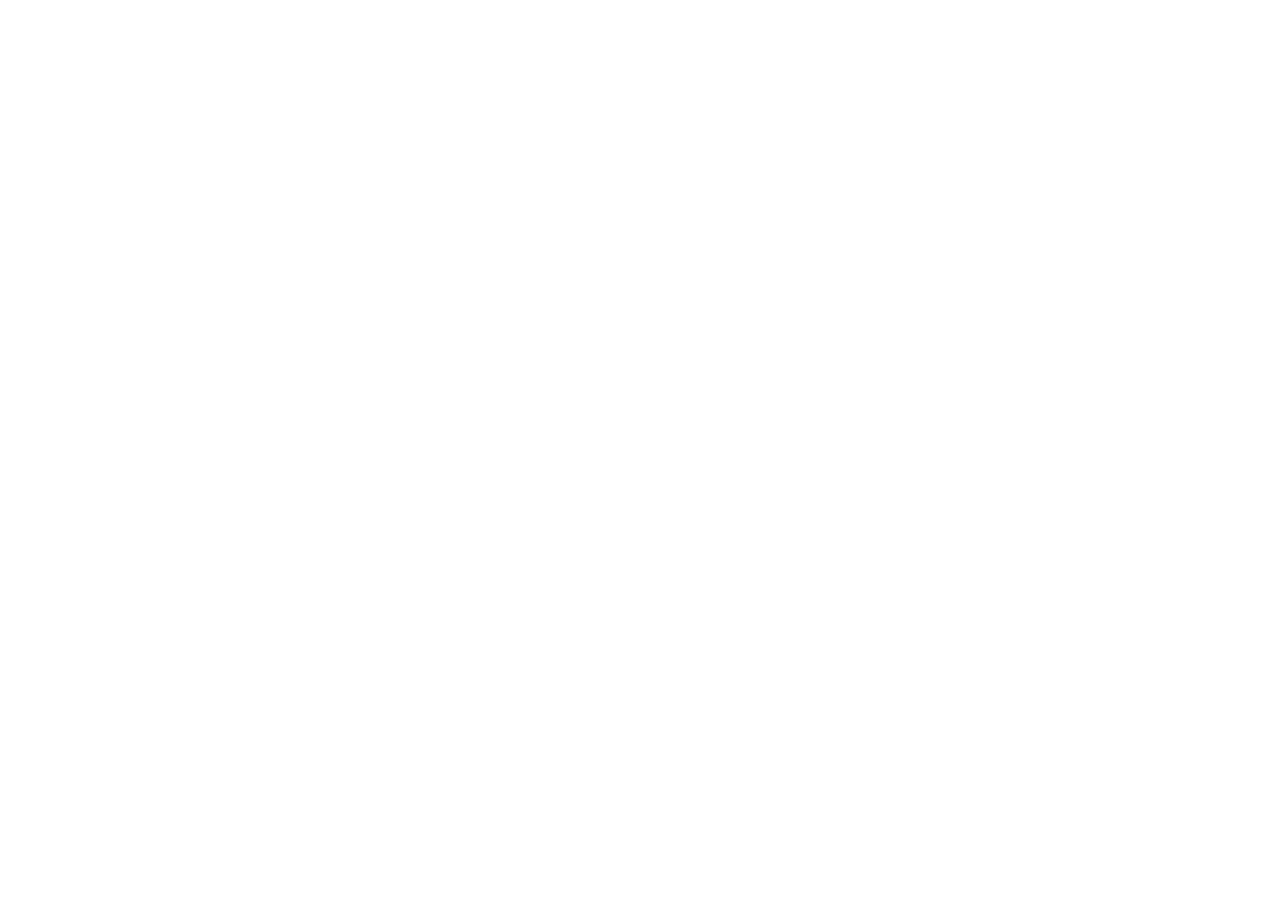
==== index.html @ 19af7c30 "第一次提交" ====
<!DOCTYPE html>
<html lang="zh-CN">

<head>
    <meta charset="UTF-8">
    <meta name="viewport" content="width=device-width, initial-scale=1.0">
    <title>Document</title>
</head>

<body>

</body>

</html>
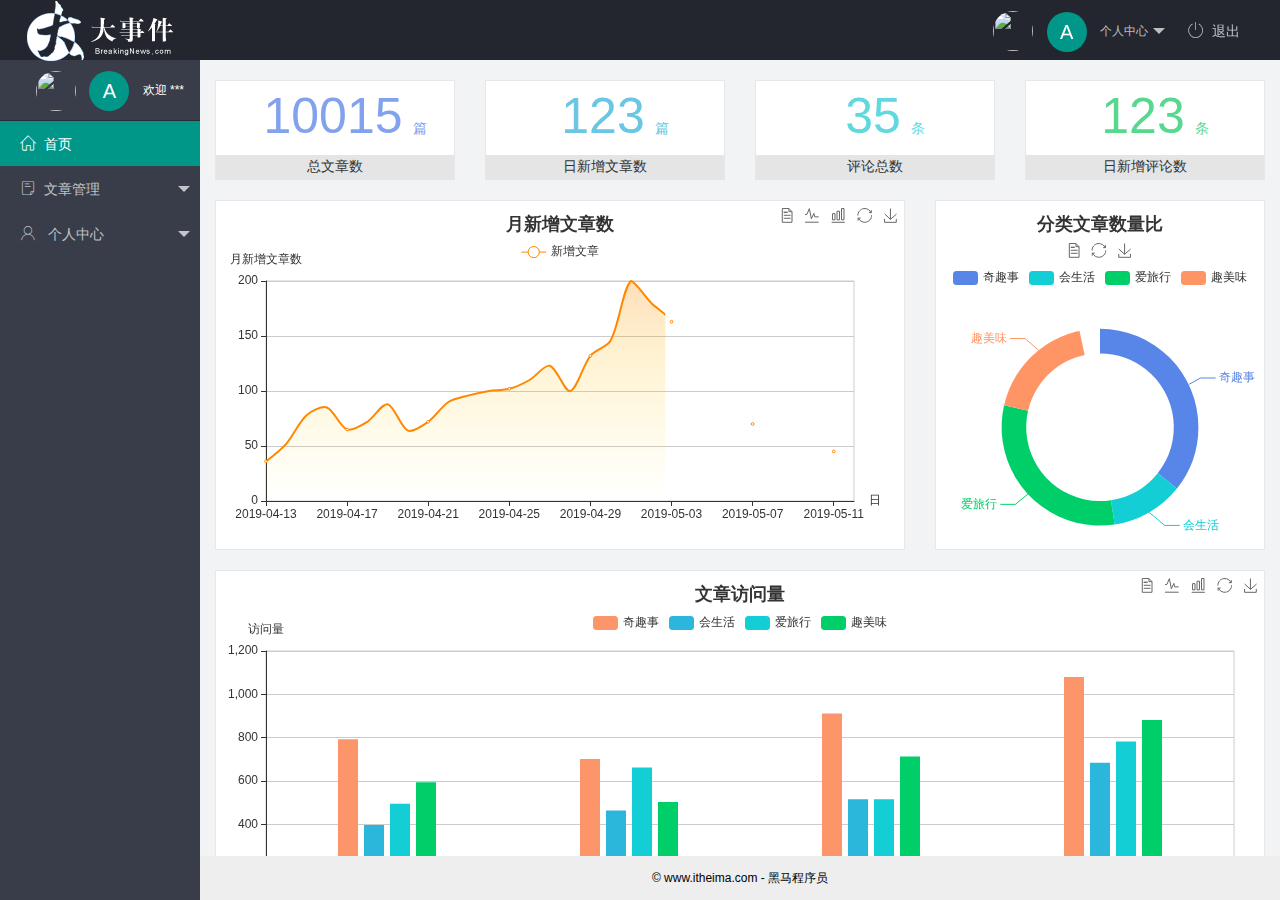
==== commit 0b38b105: "提交index页面" ====
--- a/index.html
+++ b/index.html
@@ -1,14 +1,85 @@
 <!DOCTYPE html>
-<html lang="zh-CN">
+<html>
 
 <head>
-    <meta charset="UTF-8">
-    <meta name="viewport" content="width=device-width, initial-scale=1.0">
-    <title>Document</title>
+    <meta charset="utf-8">
+    <meta name="viewport" content="width=device-width, initial-scale=1, maximum-scale=1">
+    <title>后台主页</title>
+    <link rel="stylesheet" href="./assets/lib/layui/css/layui.css">
+    <link rel="stylesheet" href="./assets/fonts/iconfont.css">
+    <link rel="stylesheet" href="./assets/css/index.css">
 </head>
 
-<body>
+<body class="layui-layout-body">
+    <div class="layui-layout layui-layout-admin">
+        <div class="layui-header">
+            <div class="layui-logo">
+                <img src="./assets/images/logo.png">
+            </div>
+            <!-- 头部区域（可配合layui已有的水平导航） -->
 
+            <ul class="layui-nav layui-layout-right">
+                <li class="layui-nav-item">
+                    <a href="javascript:;" class="userinfo">
+                        <img src="http://t.cn/RCzsdCq" class="layui-nav-img">
+                        <span class="text-avatar">A</span>
+                        个人中心
+                    </a>
+                    <dl class="layui-nav-child">
+                        <dd><a href="">基本资料</a></dd>
+                        <dd><a href="">更换头像</a></dd>
+                        <dd><a href="">重置密码</a></dd>
+                    </dl>
+                </li>
+                <li class="layui-nav-item">
+                    <a href=""><span class="iconfont icon-tuichu"></span>退出</a></li>
+            </ul>
+        </div>
+
+        <div class="layui-side layui-bg-black">
+            <div class="layui-side-scroll">
+                <div class="userinfo">
+                    <img src="http://t.cn/RCzsdCq" class="layui-nav-img" />
+                    <span class="text-avatar">A</span>
+                    <span id="welcome">欢迎 ***</span>
+                </div>
+                <!-- 左侧导航区域（可配合layui已有的垂直导航） -->
+                <ul class="layui-nav layui-nav-tree" lay-shrink="all">
+                    <li class="layui-nav-item layui-this">
+                        <a href="./home/dashboard.html" target="fm"><span class="iconfont icon-home"></span>首页</a>
+                    </li>
+                    <li class="layui-nav-item ">
+                        <a class="" href="javascript:;"><span class="iconfont icon-16"></span>文章管理</a>
+                        <dl class="layui-nav-child">
+                            <dd><a href="javascript:;"><i class="layui-icon layui-icon-app"></i>文章类别</a></dd>
+                            <dd><a href="javascript:;"><i class="layui-icon layui-icon-app"></i>文章列表</a></dd>
+                            <dd><a href="javascript:;"><i class="layui-icon layui-icon-app"></i>发布文章</a></dd>
+
+                        </dl>
+                    </li>
+                    <li class="layui-nav-item">
+                        <a href="javascript:;"><span class="iconfont icon-user"></span> 个人中心</a>
+                        <dl class="layui-nav-child">
+                            <dd><a href="javascript:;"><i class="layui-icon layui-icon-app"></i>基本资料</a></dd>
+                            <dd><a href="javascript:;"><i class="layui-icon layui-icon-app"></i>更换头像</a></dd>
+                            <dd><a href="javascript:;"><i class="layui-icon layui-icon-app"></i>重置密码</a></dd>
+                        </dl>
+                    </li>
+                </ul>
+            </div>
+        </div>
+
+        <div class="layui-body">
+            <!-- 内容主体区域 -->
+            <iframe name="fm" src="/home/dashboard.html" frameborder="0"></iframe>
+        </div>
+
+        <div class="layui-footer">
+            <!-- 底部固定区域 -->
+            © www.itheima.com - 黑马程序员
+        </div>
+    </div>
+    <script src="./assets/lib/layui/layui.all.js"></script>
 </body>
 
 </html>--- a/assets/lib/layui/css/layui.css
+++ b/assets/lib/layui/css/layui.css
@@ -0,0 +1,2 @@
+/** layui-v2.5.5 MIT License By https://www.layui.com */
+ .layui-inline,img{display:inline-block;vertical-align:middle}h1,h2,h3,h4,h5,h6{font-weight:400}.layui-edge,.layui-header,.layui-inline,.layui-main{position:relative}.layui-body,.layui-edge,.layui-elip{overflow:hidden}.layui-btn,.layui-edge,.layui-inline,img{vertical-align:middle}.layui-btn,.layui-disabled,.layui-icon,.layui-unselect{-moz-user-select:none;-webkit-user-select:none;-ms-user-select:none}.layui-elip,.layui-form-checkbox span,.layui-form-pane .layui-form-label{text-overflow:ellipsis;white-space:nowrap}.layui-breadcrumb,.layui-tree-btnGroup{visibility:hidden}blockquote,body,button,dd,div,dl,dt,form,h1,h2,h3,h4,h5,h6,input,li,ol,p,pre,td,textarea,th,ul{margin:0;padding:0;-webkit-tap-highlight-color:rgba(0,0,0,0)}a:active,a:hover{outline:0}img{border:none}li{list-style:none}table{border-collapse:collapse;border-spacing:0}h4,h5,h6{font-size:100%}button,input,optgroup,option,select,textarea{font-family:inherit;font-size:inherit;font-style:inherit;font-weight:inherit;outline:0}pre{white-space:pre-wrap;white-space:-moz-pre-wrap;white-space:-pre-wrap;white-space:-o-pre-wrap;word-wrap:break-word}body{line-height:24px;font:14px Helvetica Neue,Helvetica,PingFang SC,Tahoma,Arial,sans-serif}hr{height:1px;margin:10px 0;border:0;clear:both}a{color:#333;text-decoration:none}a:hover{color:#777}a cite{font-style:normal;*cursor:pointer}.layui-border-box,.layui-border-box *{box-sizing:border-box}.layui-box,.layui-box *{box-sizing:content-box}.layui-clear{clear:both;*zoom:1}.layui-clear:after{content:'\20';clear:both;*zoom:1;display:block;height:0}.layui-inline{*display:inline;*zoom:1}.layui-edge{display:inline-block;width:0;height:0;border-width:6px;border-style:dashed;border-color:transparent}.layui-edge-top{top:-4px;border-bottom-color:#999;border-bottom-style:solid}.layui-edge-right{border-left-color:#999;border-left-style:solid}.layui-edge-bottom{top:2px;border-top-color:#999;border-top-style:solid}.layui-edge-left{border-right-color:#999;border-right-style:solid}.layui-disabled,.layui-disabled:hover{color:#d2d2d2!important;cursor:not-allowed!important}.layui-circle{border-radius:100%}.layui-show{display:block!important}.layui-hide{display:none!important}@font-face{font-family:layui-icon;src:url(../font/iconfont.eot?v=250);src:url(../font/iconfont.eot?v=250#iefix) format('embedded-opentype'),url(../font/iconfont.woff2?v=250) format('woff2'),url(../font/iconfont.woff?v=250) format('woff'),url(../font/iconfont.ttf?v=250) format('truetype'),url(../font/iconfont.svg?v=250#layui-icon) format('svg')}.layui-icon{font-family:layui-icon!important;font-size:16px;font-style:normal;-webkit-font-smoothing:antialiased;-moz-osx-font-smoothing:grayscale}.layui-icon-reply-fill:before{content:"\e611"}.layui-icon-set-fill:before{content:"\e614"}.layui-icon-menu-fill:before{content:"\e60f"}.layui-icon-search:before{content:"\e615"}.layui-icon-share:before{content:"\e641"}.layui-icon-set-sm:before{content:"\e620"}.layui-icon-engine:before{content:"\e628"}.layui-icon-close:before{content:"\1006"}.layui-icon-close-fill:before{content:"\1007"}.layui-icon-chart-screen:before{content:"\e629"}.layui-icon-star:before{content:"\e600"}.layui-icon-circle-dot:before{content:"\e617"}.layui-icon-chat:before{content:"\e606"}.layui-icon-release:before{content:"\e609"}.layui-icon-list:before{content:"\e60a"}.layui-icon-chart:before{content:"\e62c"}.layui-icon-ok-circle:before{content:"\1005"}.layui-icon-layim-theme:before{content:"\e61b"}.layui-icon-table:before{content:"\e62d"}.layui-icon-right:before{content:"\e602"}.layui-icon-left:before{content:"\e603"}.layui-icon-cart-simple:before{content:"\e698"}.layui-icon-face-cry:before{content:"\e69c"}.layui-icon-face-smile:before{content:"\e6af"}.layui-icon-survey:before{content:"\e6b2"}.layui-icon-tree:before{content:"\e62e"}.layui-icon-upload-circle:before{content:"\e62f"}.layui-icon-add-circle:before{content:"\e61f"}.layui-icon-download-circle:before{content:"\e601"}.layui-icon-templeate-1:before{content:"\e630"}.layui-icon-util:before{content:"\e631"}.layui-icon-face-surprised:before{content:"\e664"}.layui-icon-edit:before{content:"\e642"}.layui-icon-speaker:before{content:"\e645"}.layui-icon-down:before{content:"\e61a"}.layui-icon-file:before{content:"\e621"}.layui-icon-layouts:before{content:"\e632"}.layui-icon-rate-half:before{content:"\e6c9"}.layui-icon-add-circle-fine:before{content:"\e608"}.layui-icon-prev-circle:before{content:"\e633"}.layui-icon-read:before{content:"\e705"}.layui-icon-404:before{content:"\e61c"}.layui-icon-carousel:before{content:"\e634"}.layui-icon-help:before{content:"\e607"}.layui-icon-code-circle:before{content:"\e635"}.layui-icon-water:before{content:"\e636"}.layui-icon-username:before{content:"\e66f"}.layui-icon-find-fill:before{content:"\e670"}.layui-icon-about:before{content:"\e60b"}.layui-icon-location:before{content:"\e715"}.layui-icon-up:before{content:"\e619"}.layui-icon-pause:before{content:"\e651"}.layui-icon-date:before{content:"\e637"}.layui-icon-layim-uploadfile:before{content:"\e61d"}.layui-icon-delete:before{content:"\e640"}.layui-icon-play:before{content:"\e652"}.layui-icon-top:before{content:"\e604"}.layui-icon-friends:before{content:"\e612"}.layui-icon-refresh-3:before{content:"\e9aa"}.layui-icon-ok:before{content:"\e605"}.layui-icon-layer:before{content:"\e638"}.layui-icon-face-smile-fine:before{content:"\e60c"}.layui-icon-dollar:before{content:"\e659"}.layui-icon-group:before{content:"\e613"}.layui-icon-layim-download:before{content:"\e61e"}.layui-icon-picture-fine:before{content:"\e60d"}.layui-icon-link:before{content:"\e64c"}.layui-icon-diamond:before{content:"\e735"}.layui-icon-log:before{content:"\e60e"}.layui-icon-rate-solid:before{content:"\e67a"}.layui-icon-fonts-del:before{content:"\e64f"}.layui-icon-unlink:before{content:"\e64d"}.layui-icon-fonts-clear:before{content:"\e639"}.layui-icon-triangle-r:before{content:"\e623"}.layui-icon-circle:before{content:"\e63f"}.layui-icon-radio:before{content:"\e643"}.layui-icon-align-center:before{content:"\e647"}.layui-icon-align-right:before{content:"\e648"}.layui-icon-align-left:before{content:"\e649"}.layui-icon-loading-1:before{content:"\e63e"}.layui-icon-return:before{content:"\e65c"}.layui-icon-fonts-strong:before{content:"\e62b"}.layui-icon-upload:before{content:"\e67c"}.layui-icon-dialogue:before{content:"\e63a"}.layui-icon-video:before{content:"\e6ed"}.layui-icon-headset:before{content:"\e6fc"}.layui-icon-cellphone-fine:before{content:"\e63b"}.layui-icon-add-1:before{content:"\e654"}.layui-icon-face-smile-b:before{content:"\e650"}.layui-icon-fonts-html:before{content:"\e64b"}.layui-icon-form:before{content:"\e63c"}.layui-icon-cart:before{content:"\e657"}.layui-icon-camera-fill:before{content:"\e65d"}.layui-icon-tabs:before{content:"\e62a"}.layui-icon-fonts-code:before{content:"\e64e"}.layui-icon-fire:before{content:"\e756"}.layui-icon-set:before{content:"\e716"}.layui-icon-fonts-u:before{content:"\e646"}.layui-icon-triangle-d:before{content:"\e625"}.layui-icon-tips:before{content:"\e702"}.layui-icon-picture:before{content:"\e64a"}.layui-icon-more-vertical:before{content:"\e671"}.layui-icon-flag:before{content:"\e66c"}.layui-icon-loading:before{content:"\e63d"}.layui-icon-fonts-i:before{content:"\e644"}.layui-icon-refresh-1:before{content:"\e666"}.layui-icon-rmb:before{content:"\e65e"}.layui-icon-home:before{content:"\e68e"}.layui-icon-user:before{content:"\e770"}.layui-icon-notice:before{content:"\e667"}.layui-icon-login-weibo:before{content:"\e675"}.layui-icon-voice:before{content:"\e688"}.layui-icon-upload-drag:before{content:"\e681"}.layui-icon-login-qq:before{content:"\e676"}.layui-icon-snowflake:before{content:"\e6b1"}.layui-icon-file-b:before{content:"\e655"}.layui-icon-template:before{content:"\e663"}.layui-icon-auz:before{content:"\e672"}.layui-icon-console:before{content:"\e665"}.layui-icon-app:before{content:"\e653"}.layui-icon-prev:before{content:"\e65a"}.layui-icon-website:before{content:"\e7ae"}.layui-icon-next:before{content:"\e65b"}.layui-icon-component:before{content:"\e857"}.layui-icon-more:before{content:"\e65f"}.layui-icon-login-wechat:before{content:"\e677"}.layui-icon-shrink-right:before{content:"\e668"}.layui-icon-spread-left:before{content:"\e66b"}.layui-icon-camera:before{content:"\e660"}.layui-icon-note:before{content:"\e66e"}.layui-icon-refresh:before{content:"\e669"}.layui-icon-female:before{content:"\e661"}.layui-icon-male:before{content:"\e662"}.layui-icon-password:before{content:"\e673"}.layui-icon-senior:before{content:"\e674"}.layui-icon-theme:before{content:"\e66a"}.layui-icon-tread:before{content:"\e6c5"}.layui-icon-praise:before{content:"\e6c6"}.layui-icon-star-fill:before{content:"\e658"}.layui-icon-rate:before{content:"\e67b"}.layui-icon-template-1:before{content:"\e656"}.layui-icon-vercode:before{content:"\e679"}.layui-icon-cellphone:before{content:"\e678"}.layui-icon-screen-full:before{content:"\e622"}.layui-icon-screen-restore:before{content:"\e758"}.layui-icon-cols:before{content:"\e610"}.layui-icon-export:before{content:"\e67d"}.layui-icon-print:before{content:"\e66d"}.layui-icon-slider:before{content:"\e714"}.layui-icon-addition:before{content:"\e624"}.layui-icon-subtraction:before{content:"\e67e"}.layui-icon-service:before{content:"\e626"}.layui-icon-transfer:before{content:"\e691"}.layui-main{width:1140px;margin:0 auto}.layui-header{z-index:1000;height:60px}.layui-header a:hover{transition:all .5s;-webkit-transition:all .5s}.layui-side{position:fixed;left:0;top:0;bottom:0;z-index:999;width:200px;overflow-x:hidden}.layui-side-scroll{position:relative;width:220px;height:100%;overflow-x:hidden}.layui-body{position:absolute;left:200px;right:0;top:0;bottom:0;z-index:998;width:auto;overflow-y:auto;box-sizing:border-box}.layui-layout-body{overflow:hidden}.layui-layout-admin .layui-header{background-color:#23262E}.layui-layout-admin .layui-side{top:60px;width:200px;overflow-x:hidden}.layui-layout-admin .layui-body{position:fixed;top:60px;bottom:44px}.layui-layout-admin .layui-main{width:auto;margin:0 15px}.layui-layout-admin .layui-footer{position:fixed;left:200px;right:0;bottom:0;height:44px;line-height:44px;padding:0 15px;background-color:#eee}.layui-layout-admin .layui-logo{position:absolute;left:0;top:0;width:200px;height:100%;line-height:60px;text-align:center;color:#009688;font-size:16px}.layui-layout-admin .layui-header .layui-nav{background:0 0}.layui-layout-left{position:absolute!important;left:200px;top:0}.layui-layout-right{position:absolute!important;right:0;top:0}.layui-container{position:relative;margin:0 auto;padding:0 15px;box-sizing:border-box}.layui-fluid{position:relative;margin:0 auto;padding:0 15px}.layui-row:after,.layui-row:before{content:'';display:block;clear:both}.layui-col-lg1,.layui-col-lg10,.layui-col-lg11,.layui-col-lg12,.layui-col-lg2,.layui-col-lg3,.layui-col-lg4,.layui-col-lg5,.layui-col-lg6,.layui-col-lg7,.layui-col-lg8,.layui-col-lg9,.layui-col-md1,.layui-col-md10,.layui-col-md11,.layui-col-md12,.layui-col-md2,.layui-col-md3,.layui-col-md4,.layui-col-md5,.layui-col-md6,.layui-col-md7,.layui-col-md8,.layui-col-md9,.layui-col-sm1,.layui-col-sm10,.layui-col-sm11,.layui-col-sm12,.layui-col-sm2,.layui-col-sm3,.layui-col-sm4,.layui-col-sm5,.layui-col-sm6,.layui-col-sm7,.layui-col-sm8,.layui-col-sm9,.layui-col-xs1,.layui-col-xs10,.layui-col-xs11,.layui-col-xs12,.layui-col-xs2,.layui-col-xs3,.layui-col-xs4,.layui-col-xs5,.layui-col-xs6,.layui-col-xs7,.layui-col-xs8,.layui-col-xs9{position:relative;display:block;box-sizing:border-box}.layui-col-xs1,.layui-col-xs10,.layui-col-xs11,.layui-col-xs12,.layui-col-xs2,.layui-col-xs3,.layui-col-xs4,.layui-col-xs5,.layui-col-xs6,.layui-col-xs7,.layui-col-xs8,.layui-col-xs9{float:left}.layui-col-xs1{width:8.33333333%}.layui-col-xs2{width:16.66666667%}.layui-col-xs3{width:25%}.layui-col-xs4{width:33.33333333%}.layui-col-xs5{width:41.66666667%}.layui-col-xs6{width:50%}.layui-col-xs7{width:58.33333333%}.layui-col-xs8{width:66.66666667%}.layui-col-xs9{width:75%}.layui-col-xs10{width:83.33333333%}.layui-col-xs11{width:91.66666667%}.layui-col-xs12{width:100%}.layui-col-xs-offset1{margin-left:8.33333333%}.layui-col-xs-offset2{margin-left:16.66666667%}.layui-col-xs-offset3{margin-left:25%}.layui-col-xs-offset4{margin-left:33.33333333%}.layui-col-xs-offset5{margin-left:41.66666667%}.layui-col-xs-offset6{margin-left:50%}.layui-col-xs-offset7{margin-left:58.33333333%}.layui-col-xs-offset8{margin-left:66.66666667%}.layui-col-xs-offset9{margin-left:75%}.layui-col-xs-offset10{margin-left:83.33333333%}.layui-col-xs-offset11{margin-left:91.66666667%}.layui-col-xs-offset12{margin-left:100%}@media screen and (max-width:768px){.layui-hide-xs{display:none!important}.layui-show-xs-block{display:block!important}.layui-show-xs-inline{display:inline!important}.layui-show-xs-inline-block{display:inline-block!important}}@media screen and (min-width:768px){.layui-container{width:750px}.layui-hide-sm{display:none!important}.layui-show-sm-block{display:block!important}.layui-show-sm-inline{display:inline!important}.layui-show-sm-inline-block{display:inline-block!important}.layui-col-sm1,.layui-col-sm10,.layui-col-sm11,.layui-col-sm12,.layui-col-sm2,.layui-col-sm3,.layui-col-sm4,.layui-col-sm5,.layui-col-sm6,.layui-col-sm7,.layui-col-sm8,.layui-col-sm9{float:left}.layui-col-sm1{width:8.33333333%}.layui-col-sm2{width:16.66666667%}.layui-col-sm3{width:25%}.layui-col-sm4{width:33.33333333%}.layui-col-sm5{width:41.66666667%}.layui-col-sm6{width:50%}.layui-col-sm7{width:58.33333333%}.layui-col-sm8{width:66.66666667%}.layui-col-sm9{width:75%}.layui-col-sm10{width:83.33333333%}.layui-col-sm11{width:91.66666667%}.layui-col-sm12{width:100%}.layui-col-sm-offset1{margin-left:8.33333333%}.layui-col-sm-offset2{margin-left:16.66666667%}.layui-col-sm-offset3{margin-left:25%}.layui-col-sm-offset4{margin-left:33.33333333%}.layui-col-sm-offset5{margin-left:41.66666667%}.layui-col-sm-offset6{margin-left:50%}.layui-col-sm-offset7{margin-left:58.33333333%}.layui-col-sm-offset8{margin-left:66.66666667%}.layui-col-sm-offset9{margin-left:75%}.layui-col-sm-offset10{margin-left:83.33333333%}.layui-col-sm-offset11{margin-left:91.66666667%}.layui-col-sm-offset12{margin-left:100%}}@media screen and (min-width:992px){.layui-container{width:970px}.layui-hide-md{display:none!important}.layui-show-md-block{display:block!important}.layui-show-md-inline{display:inline!important}.layui-show-md-inline-block{display:inline-block!important}.layui-col-md1,.layui-col-md10,.layui-col-md11,.layui-col-md12,.layui-col-md2,.layui-col-md3,.layui-col-md4,.layui-col-md5,.layui-col-md6,.layui-col-md7,.layui-col-md8,.layui-col-md9{float:left}.layui-col-md1{width:8.33333333%}.layui-col-md2{width:16.66666667%}.layui-col-md3{width:25%}.layui-col-md4{width:33.33333333%}.layui-col-md5{width:41.66666667%}.layui-col-md6{width:50%}.layui-col-md7{width:58.33333333%}.layui-col-md8{width:66.66666667%}.layui-col-md9{width:75%}.layui-col-md10{width:83.33333333%}.layui-col-md11{width:91.66666667%}.layui-col-md12{width:100%}.layui-col-md-offset1{margin-left:8.33333333%}.layui-col-md-offset2{margin-left:16.66666667%}.layui-col-md-offset3{margin-left:25%}.layui-col-md-offset4{margin-left:33.33333333%}.layui-col-md-offset5{margin-left:41.66666667%}.layui-col-md-offset6{margin-left:50%}.layui-col-md-offset7{margin-left:58.33333333%}.layui-col-md-offset8{margin-left:66.66666667%}.layui-col-md-offset9{margin-left:75%}.layui-col-md-offset10{margin-left:83.33333333%}.layui-col-md-offset11{margin-left:91.66666667%}.layui-col-md-offset12{margin-left:100%}}@media screen and (min-width:1200px){.layui-container{width:1170px}.layui-hide-lg{display:none!important}.layui-show-lg-block{display:block!important}.layui-show-lg-inline{display:inline!important}.layui-show-lg-inline-block{display:inline-block!important}.layui-col-lg1,.layui-col-lg10,.layui-col-lg11,.layui-col-lg12,.layui-col-lg2,.layui-col-lg3,.layui-col-lg4,.layui-col-lg5,.layui-col-lg6,.layui-col-lg7,.layui-col-lg8,.layui-col-lg9{float:left}.layui-col-lg1{width:8.33333333%}.layui-col-lg2{width:16.66666667%}.layui-col-lg3{width:25%}.layui-col-lg4{width:33.33333333%}.layui-col-lg5{width:41.66666667%}.layui-col-lg6{width:50%}.layui-col-lg7{width:58.33333333%}.layui-col-lg8{width:66.66666667%}.layui-col-lg9{width:75%}.layui-col-lg10{width:83.33333333%}.layui-col-lg11{width:91.66666667%}.layui-col-lg12{width:100%}.layui-col-lg-offset1{margin-left:8.33333333%}.layui-col-lg-offset2{margin-left:16.66666667%}.layui-col-lg-offset3{margin-left:25%}.layui-col-lg-offset4{margin-left:33.33333333%}.layui-col-lg-offset5{margin-left:41.66666667%}.layui-col-lg-offset6{margin-left:50%}.layui-col-lg-offset7{margin-left:58.33333333%}.layui-col-lg-offset8{margin-left:66.66666667%}.layui-col-lg-offset9{margin-left:75%}.layui-col-lg-offset10{margin-left:83.33333333%}.layui-col-lg-offset11{margin-left:91.66666667%}.layui-col-lg-offset12{margin-left:100%}}.layui-col-space1{margin:-.5px}.layui-col-space1>*{padding:.5px}.layui-col-space3{margin:-1.5px}.layui-col-space3>*{padding:1.5px}.layui-col-space5{margin:-2.5px}.layui-col-space5>*{padding:2.5px}.layui-col-space8{margin:-3.5px}.layui-col-space8>*{padding:3.5px}.layui-col-space10{margin:-5px}.layui-col-space10>*{padding:5px}.layui-col-space12{margin:-6px}.layui-col-space12>*{padding:6px}.layui-col-space15{margin:-7.5px}.layui-col-space15>*{padding:7.5px}.layui-col-space18{margin:-9px}.layui-col-space18>*{padding:9px}.layui-col-space20{margin:-10px}.layui-col-space20>*{padding:10px}.layui-col-space22{margin:-11px}.layui-col-space22>*{padding:11px}.layui-col-space25{margin:-12.5px}.layui-col-space25>*{padding:12.5px}.layui-col-space30{margin:-15px}.layui-col-space30>*{padding:15px}.layui-btn,.layui-input,.layui-select,.layui-textarea,.layui-upload-button{outline:0;-webkit-appearance:none;transition:all .3s;-webkit-transition:all .3s;box-sizing:border-box}.layui-elem-quote{margin-bottom:10px;padding:15px;line-height:22px;border-left:5px solid #009688;border-radius:0 2px 2px 0;background-color:#f2f2f2}.layui-quote-nm{border-style:solid;border-width:1px 1px 1px 5px;background:0 0}.layui-elem-field{margin-bottom:10px;padding:0;border-width:1px;border-style:solid}.layui-elem-field legend{margin-left:20px;padding:0 10px;font-size:20px;font-weight:300}.layui-field-title{margin:10px 0 20px;border-width:1px 0 0}.layui-field-box{padding:10px 15px}.layui-field-title .layui-field-box{padding:10px 0}.layui-progress{position:relative;height:6px;border-radius:20px;background-color:#e2e2e2}.layui-progress-bar{position:absolute;left:0;top:0;width:0;max-width:100%;height:6px;border-radius:20px;text-align:right;background-color:#5FB878;transition:all .3s;-webkit-transition:all .3s}.layui-progress-big,.layui-progress-big .layui-progress-bar{height:18px;line-height:18px}.layui-progress-text{position:relative;top:-20px;line-height:18px;font-size:12px;color:#666}.layui-progress-big .layui-progress-text{position:static;padding:0 10px;color:#fff}.layui-collapse{border-width:1px;border-style:solid;border-radius:2px}.layui-colla-content,.layui-colla-item{border-top-width:1px;border-top-style:solid}.layui-colla-item:first-child{border-top:none}.layui-colla-title{position:relative;height:42px;line-height:42px;padding:0 15px 0 35px;color:#333;background-color:#f2f2f2;cursor:pointer;font-size:14px;overflow:hidden}.layui-colla-content{display:none;padding:10px 15px;line-height:22px;color:#666}.layui-colla-icon{position:absolute;left:15px;top:0;font-size:14px}.layui-card{margin-bottom:15px;border-radius:2px;background-color:#fff;box-shadow:0 1px 2px 0 rgba(0,0,0,.05)}.layui-card:last-child{margin-bottom:0}.layui-card-header{position:relative;height:42px;line-height:42px;padding:0 15px;border-bottom:1px solid #f6f6f6;color:#333;border-radius:2px 2px 0 0;font-size:14px}.layui-bg-black,.layui-bg-blue,.layui-bg-cyan,.layui-bg-green,.layui-bg-orange,.layui-bg-red{color:#fff!important}.layui-card-body{position:relative;padding:10px 15px;line-height:24px}.layui-card-body[pad15]{padding:15px}.layui-card-body[pad20]{padding:20px}.layui-card-body .layui-table{margin:5px 0}.layui-card .layui-tab{margin:0}.layui-panel-window{position:relative;padding:15px;border-radius:0;border-top:5px solid #E6E6E6;background-color:#fff}.layui-auxiliar-moving{position:fixed;left:0;right:0;top:0;bottom:0;width:100%;height:100%;background:0 0;z-index:9999999999}.layui-form-label,.layui-form-mid,.layui-form-select,.layui-input-block,.layui-input-inline,.layui-textarea{position:relative}.layui-bg-red{background-color:#FF5722!important}.layui-bg-orange{background-color:#FFB800!important}.layui-bg-green{background-color:#009688!important}.layui-bg-cyan{background-color:#2F4056!important}.layui-bg-blue{background-color:#1E9FFF!important}.layui-bg-black{background-color:#393D49!important}.layui-bg-gray{background-color:#eee!important;color:#666!important}.layui-badge-rim,.layui-colla-content,.layui-colla-item,.layui-collapse,.layui-elem-field,.layui-form-pane .layui-form-item[pane],.layui-form-pane .layui-form-label,.layui-input,.layui-layedit,.layui-layedit-tool,.layui-quote-nm,.layui-select,.layui-tab-bar,.layui-tab-card,.layui-tab-title,.layui-tab-title .layui-this:after,.layui-textarea{border-color:#e6e6e6}.layui-timeline-item:before,hr{background-color:#e6e6e6}.layui-text{line-height:22px;font-size:14px;color:#666}.layui-text h1,.layui-text h2,.layui-text h3{font-weight:500;color:#333}.layui-text h1{font-size:30px}.layui-text h2{font-size:24px}.layui-text h3{font-size:18px}.layui-text a:not(.layui-btn){color:#01AAED}.layui-text a:not(.layui-btn):hover{text-decoration:underline}.layui-text ul{padding:5px 0 5px 15px}.layui-text ul li{margin-top:5px;list-style-type:disc}.layui-text em,.layui-word-aux{color:#999!important;padding:0 5px!important}.layui-btn{display:inline-block;height:38px;line-height:38px;padding:0 18px;background-color:#009688;color:#fff;white-space:nowrap;text-align:center;font-size:14px;border:none;border-radius:2px;cursor:pointer}.layui-btn:hover{opacity:.8;filter:alpha(opacity=80);color:#fff}.layui-btn:active{opacity:1;filter:alpha(opacity=100)}.layui-btn+.layui-btn{margin-left:10px}.layui-btn-container{font-size:0}.layui-btn-container .layui-btn{margin-right:10px;margin-bottom:10px}.layui-btn-container .layui-btn+.layui-btn{margin-left:0}.layui-table .layui-btn-container .layui-btn{margin-bottom:9px}.layui-btn-radius{border-radius:100px}.layui-btn .layui-icon{margin-right:3px;font-size:18px;vertical-align:bottom;vertical-align:middle\9}.layui-btn-primary{border:1px solid #C9C9C9;background-color:#fff;color:#555}.layui-btn-primary:hover{border-color:#009688;color:#333}.layui-btn-normal{background-color:#1E9FFF}.layui-btn-warm{background-color:#FFB800}.layui-btn-danger{background-color:#FF5722}.layui-btn-checked{background-color:#5FB878}.layui-btn-disabled,.layui-btn-disabled:active,.layui-btn-disabled:hover{border:1px solid #e6e6e6;background-color:#FBFBFB;color:#C9C9C9;cursor:not-allowed;opacity:1}.layui-btn-lg{height:44px;line-height:44px;padding:0 25px;font-size:16px}.layui-btn-sm{height:30px;line-height:30px;padding:0 10px;font-size:12px}.layui-btn-sm i{font-size:16px!important}.layui-btn-xs{height:22px;line-height:22px;padding:0 5px;font-size:12px}.layui-btn-xs i{font-size:14px!important}.layui-btn-group{display:inline-block;vertical-align:middle;font-size:0}.layui-btn-group .layui-btn{margin-left:0!important;margin-right:0!important;border-left:1px solid rgba(255,255,255,.5);border-radius:0}.layui-btn-group .layui-btn-primary{border-left:none}.layui-btn-group .layui-btn-primary:hover{border-color:#C9C9C9;color:#009688}.layui-btn-group .layui-btn:first-child{border-left:none;border-radius:2px 0 0 2px}.layui-btn-group .layui-btn-primary:first-child{border-left:1px solid #c9c9c9}.layui-btn-group .layui-btn:last-child{border-radius:0 2px 2px 0}.layui-btn-group .layui-btn+.layui-btn{margin-left:0}.layui-btn-group+.layui-btn-group{margin-left:10px}.layui-btn-fluid{width:100%}.layui-input,.layui-select,.layui-textarea{height:38px;line-height:1.3;line-height:38px\9;border-width:1px;border-style:solid;background-color:#fff;border-radius:2px}.layui-input::-webkit-input-placeholder,.layui-select::-webkit-input-placeholder,.layui-textarea::-webkit-input-placeholder{line-height:1.3}.layui-input,.layui-textarea{display:block;width:100%;padding-left:10px}.layui-input:hover,.layui-textarea:hover{border-color:#D2D2D2!important}.layui-input:focus,.layui-textarea:focus{border-color:#C9C9C9!important}.layui-textarea{min-height:100px;height:auto;line-height:20px;padding:6px 10px;resize:vertical}.layui-select{padding:0 10px}.layui-form input[type=checkbox],.layui-form input[type=radio],.layui-form select{display:none}.layui-form [lay-ignore]{display:initial}.layui-form-item{margin-bottom:15px;clear:both;*zoom:1}.layui-form-item:after{content:'\20';clear:both;*zoom:1;display:block;height:0}.layui-form-label{float:left;display:block;padding:9px 15px;width:80px;font-weight:400;line-height:20px;text-align:right}.layui-form-label-col{display:block;float:none;padding:9px 0;line-height:20px;text-align:left}.layui-form-item .layui-inline{margin-bottom:5px;margin-right:10px}.layui-input-block{margin-left:110px;min-height:36px}.layui-input-inline{display:inline-block;vertical-align:middle}.layui-form-item .layui-input-inline{float:left;width:190px;margin-right:10px}.layui-form-text .layui-input-inline{width:auto}.layui-form-mid{float:left;display:block;padding:9px 0!important;line-height:20px;margin-right:10px}.layui-form-danger+.layui-form-select .layui-input,.layui-form-danger:focus{border-color:#FF5722!important}.layui-form-select .layui-input{padding-right:30px;cursor:pointer}.layui-form-select .layui-edge{position:absolute;right:10px;top:50%;margin-top:-3px;cursor:pointer;border-width:6px;border-top-color:#c2c2c2;border-top-style:solid;transition:all .3s;-webkit-transition:all .3s}.layui-form-select dl{display:none;position:absolute;left:0;top:42px;padding:5px 0;z-index:899;min-width:100%;border:1px solid #d2d2d2;max-height:300px;overflow-y:auto;background-color:#fff;border-radius:2px;box-shadow:0 2px 4px rgba(0,0,0,.12);box-sizing:border-box}.layui-form-select dl dd,.layui-form-select dl dt{padding:0 10px;line-height:36px;white-space:nowrap;overflow:hidden;text-overflow:ellipsis}.layui-form-select dl dt{font-size:12px;color:#999}.layui-form-select dl dd{cursor:pointer}.layui-form-select dl dd:hover{background-color:#f2f2f2;-webkit-transition:.5s all;transition:.5s all}.layui-form-select .layui-select-group dd{padding-left:20px}.layui-form-select dl dd.layui-select-tips{padding-left:10px!important;color:#999}.layui-form-select dl dd.layui-this{background-color:#5FB878;color:#fff}.layui-form-checkbox,.layui-form-select dl dd.layui-disabled{background-color:#fff}.layui-form-selected dl{display:block}.layui-form-checkbox,.layui-form-checkbox *,.layui-form-switch{display:inline-block;vertical-align:middle}.layui-form-selected .layui-edge{margin-top:-9px;-webkit-transform:rotate(180deg);transform:rotate(180deg);margin-top:-3px\9}:root .layui-form-selected .layui-edge{margin-top:-9px\0/IE9}.layui-form-selectup dl{top:auto;bottom:42px}.layui-select-none{margin:5px 0;text-align:center;color:#999}.layui-select-disabled .layui-disabled{border-color:#eee!important}.layui-select-disabled .layui-edge{border-top-color:#d2d2d2}.layui-form-checkbox{position:relative;height:30px;line-height:30px;margin-right:10px;padding-right:30px;cursor:pointer;font-size:0;-webkit-transition:.1s linear;transition:.1s linear;box-sizing:border-box}.layui-form-checkbox span{padding:0 10px;height:100%;font-size:14px;border-radius:2px 0 0 2px;background-color:#d2d2d2;color:#fff;overflow:hidden}.layui-form-checkbox:hover span{background-color:#c2c2c2}.layui-form-checkbox i{position:absolute;right:0;top:0;width:30px;height:28px;border:1px solid #d2d2d2;border-left:none;border-radius:0 2px 2px 0;color:#fff;font-size:20px;text-align:center}.layui-form-checkbox:hover i{border-color:#c2c2c2;color:#c2c2c2}.layui-form-checked,.layui-form-checked:hover{border-color:#5FB878}.layui-form-checked span,.layui-form-checked:hover span{background-color:#5FB878}.layui-form-checked i,.layui-form-checked:hover i{color:#5FB878}.layui-form-item .layui-form-checkbox{margin-top:4px}.layui-form-checkbox[lay-skin=primary]{height:auto!important;line-height:normal!important;min-width:18px;min-height:18px;border:none!important;margin-right:0;padding-left:28px;padding-right:0;background:0 0}.layui-form-checkbox[lay-skin=primary] span{padding-left:0;padding-right:15px;line-height:18px;background:0 0;color:#666}.layui-form-checkbox[lay-skin=primary] i{right:auto;left:0;width:16px;height:16px;line-height:16px;border:1px solid #d2d2d2;font-size:12px;border-radius:2px;background-color:#fff;-webkit-transition:.1s linear;transition:.1s linear}.layui-form-checkbox[lay-skin=primary]:hover i{border-color:#5FB878;color:#fff}.layui-form-checked[lay-skin=primary] i{border-color:#5FB878!important;background-color:#5FB878;color:#fff}.layui-checkbox-disbaled[lay-skin=primary] span{background:0 0!important;color:#c2c2c2}.layui-checkbox-disbaled[lay-skin=primary]:hover i{border-color:#d2d2d2}.layui-form-item .layui-form-checkbox[lay-skin=primary]{margin-top:10px}.layui-form-switch{position:relative;height:22px;line-height:22px;min-width:35px;padding:0 5px;margin-top:8px;border:1px solid #d2d2d2;border-radius:20px;cursor:pointer;background-color:#fff;-webkit-transition:.1s linear;transition:.1s linear}.layui-form-switch i{position:absolute;left:5px;top:3px;width:16px;height:16px;border-radius:20px;background-color:#d2d2d2;-webkit-transition:.1s linear;transition:.1s linear}.layui-form-switch em{position:relative;top:0;width:25px;margin-left:21px;padding:0!important;text-align:center!important;color:#999!important;font-style:normal!important;font-size:12px}.layui-form-onswitch{border-color:#5FB878;background-color:#5FB878}.layui-checkbox-disbaled,.layui-checkbox-disbaled i{border-color:#e2e2e2!important}.layui-form-onswitch i{left:100%;margin-left:-21px;background-color:#fff}.layui-form-onswitch em{margin-left:5px;margin-right:21px;color:#fff!important}.layui-checkbox-disbaled span{background-color:#e2e2e2!important}.layui-checkbox-disbaled:hover i{color:#fff!important}[lay-radio]{display:none}.layui-form-radio,.layui-form-radio *{display:inline-block;vertical-align:middle}.layui-form-radio{line-height:28px;margin:6px 10px 0 0;padding-right:10px;cursor:pointer;font-size:0}.layui-form-radio *{font-size:14px}.layui-form-radio>i{margin-right:8px;font-size:22px;color:#c2c2c2}.layui-form-radio>i:hover,.layui-form-radioed>i{color:#5FB878}.layui-radio-disbaled>i{color:#e2e2e2!important}.layui-form-pane .layui-form-label{width:110px;padding:8px 15px;height:38px;line-height:20px;border-width:1px;border-style:solid;border-radius:2px 0 0 2px;text-align:center;background-color:#FBFBFB;overflow:hidden;box-sizing:border-box}.layui-form-pane .layui-input-inline{margin-left:-1px}.layui-form-pane .layui-input-block{margin-left:110px;left:-1px}.layui-form-pane .layui-input{border-radius:0 2px 2px 0}.layui-form-pane .layui-form-text .layui-form-label{float:none;width:100%;border-radius:2px;box-sizing:border-box;text-align:left}.layui-form-pane .layui-form-text .layui-input-inline{display:block;margin:0;top:-1px;clear:both}.layui-form-pane .layui-form-text .layui-input-block{margin:0;left:0;top:-1px}.layui-form-pane .layui-form-text .layui-textarea{min-height:100px;border-radius:0 0 2px 2px}.layui-form-pane .layui-form-checkbox{margin:4px 0 4px 10px}.layui-form-pane .layui-form-radio,.layui-form-pane .layui-form-switch{margin-top:6px;margin-left:10px}.layui-form-pane .layui-form-item[pane]{position:relative;border-width:1px;border-style:solid}.layui-form-pane .layui-form-item[pane] .layui-form-label{position:absolute;left:0;top:0;height:100%;border-width:0 1px 0 0}.layui-form-pane .layui-form-item[pane] .layui-input-inline{margin-left:110px}@media screen and (max-width:450px){.layui-form-item .layui-form-label{text-overflow:ellipsis;overflow:hidden;white-space:nowrap}.layui-form-item .layui-inline{display:block;margin-right:0;margin-bottom:20px;clear:both}.layui-form-item .layui-inline:after{content:'\20';clear:both;display:block;height:0}.layui-form-item .layui-input-inline{display:block;float:none;left:-3px;width:auto;margin:0 0 10px 112px}.layui-form-item .layui-input-inline+.layui-form-mid{margin-left:110px;top:-5px;padding:0}.layui-form-item .layui-form-checkbox{margin-right:5px;margin-bottom:5px}}.layui-layedit{border-width:1px;border-style:solid;border-radius:2px}.layui-layedit-tool{padding:3px 5px;border-bottom-width:1px;border-bottom-style:solid;font-size:0}.layedit-tool-fixed{position:fixed;top:0;border-top:1px solid #e2e2e2}.layui-layedit-tool .layedit-tool-mid,.layui-layedit-tool .layui-icon{display:inline-block;vertical-align:middle;text-align:center;font-size:14px}.layui-layedit-tool .layui-icon{position:relative;width:32px;height:30px;line-height:30px;margin:3px 5px;color:#777;cursor:pointer;border-radius:2px}.layui-layedit-tool .layui-icon:hover{color:#393D49}.layui-layedit-tool .layui-icon:active{color:#000}.layui-layedit-tool .layedit-tool-active{background-color:#e2e2e2;color:#000}.layui-layedit-tool .layui-disabled,.layui-layedit-tool .layui-disabled:hover{color:#d2d2d2;cursor:not-allowed}.layui-layedit-tool .layedit-tool-mid{width:1px;height:18px;margin:0 10px;background-color:#d2d2d2}.layedit-tool-html{width:50px!important;font-size:30px!important}.layedit-tool-b,.layedit-tool-code,.layedit-tool-help{font-size:16px!important}.layedit-tool-d,.layedit-tool-face,.layedit-tool-image,.layedit-tool-unlink{font-size:18px!important}.layedit-tool-image input{position:absolute;font-size:0;left:0;top:0;width:100%;height:100%;opacity:.01;filter:Alpha(opacity=1);cursor:pointer}.layui-layedit-iframe iframe{display:block;width:100%}#LAY_layedit_code{overflow:hidden}.layui-laypage{display:inline-block;*display:inline;*zoom:1;vertical-align:middle;margin:10px 0;font-size:0}.layui-laypage>a:first-child,.layui-laypage>a:first-child em{border-radius:2px 0 0 2px}.layui-laypage>a:last-child,.layui-laypage>a:last-child em{border-radius:0 2px 2px 0}.layui-laypage>:first-child{margin-left:0!important}.layui-laypage>:last-child{margin-right:0!important}.layui-laypage a,.layui-laypage button,.layui-laypage input,.layui-laypage select,.layui-laypage span{border:1px solid #e2e2e2}.layui-laypage a,.layui-laypage span{display:inline-block;*display:inline;*zoom:1;vertical-align:middle;padding:0 15px;height:28px;line-height:28px;margin:0 -1px 5px 0;background-color:#fff;color:#333;font-size:12px}.layui-flow-more a *,.layui-laypage input,.layui-table-view select[lay-ignore]{display:inline-block}.layui-laypage a:hover{color:#009688}.layui-laypage em{font-style:normal}.layui-laypage .layui-laypage-spr{color:#999;font-weight:700}.layui-laypage a{text-decoration:none}.layui-laypage .layui-laypage-curr{position:relative}.layui-laypage .layui-laypage-curr em{position:relative;color:#fff}.layui-laypage .layui-laypage-curr .layui-laypage-em{position:absolute;left:-1px;top:-1px;padding:1px;width:100%;height:100%;background-color:#009688}.layui-laypage-em{border-radius:2px}.layui-laypage-next em,.layui-laypage-prev em{font-family:Sim sun;font-size:16px}.layui-laypage .layui-laypage-count,.layui-laypage .layui-laypage-limits,.layui-laypage .layui-laypage-refresh,.layui-laypage .layui-laypage-skip{margin-left:10px;margin-right:10px;padding:0;border:none}.layui-laypage .layui-laypage-limits,.layui-laypage .layui-laypage-refresh{vertical-align:top}.layui-laypage .layui-laypage-refresh i{font-size:18px;cursor:pointer}.layui-laypage select{height:22px;padding:3px;border-radius:2px;cursor:pointer}.layui-laypage .layui-laypage-skip{height:30px;line-height:30px;color:#999}.layui-laypage button,.layui-laypage input{height:30px;line-height:30px;border-radius:2px;vertical-align:top;background-color:#fff;box-sizing:border-box}.layui-laypage input{width:40px;margin:0 10px;padding:0 3px;text-align:center}.layui-laypage input:focus,.layui-laypage select:focus{border-color:#009688!important}.layui-laypage button{margin-left:10px;padding:0 10px;cursor:pointer}.layui-table,.layui-table-view{margin:10px 0}.layui-flow-more{margin:10px 0;text-align:center;color:#999;font-size:14px}.layui-flow-more a{height:32px;line-height:32px}.layui-flow-more a *{vertical-align:top}.layui-flow-more a cite{padding:0 20px;border-radius:3px;background-color:#eee;color:#333;font-style:normal}.layui-flow-more a cite:hover{opacity:.8}.layui-flow-more a i{font-size:30px;color:#737383}.layui-table{width:100%;background-color:#fff;color:#666}.layui-table tr{transition:all .3s;-webkit-transition:all .3s}.layui-table th{text-align:left;font-weight:400}.layui-table tbody tr:hover,.layui-table thead tr,.layui-table-click,.layui-table-header,.layui-table-hover,.layui-table-mend,.layui-table-patch,.layui-table-tool,.layui-table-total,.layui-table-total tr,.layui-table[lay-even] tr:nth-child(even){background-color:#f2f2f2}.layui-table td,.layui-table th,.layui-table-col-set,.layui-table-fixed-r,.layui-table-grid-down,.layui-table-header,.layui-table-page,.layui-table-tips-main,.layui-table-tool,.layui-table-total,.layui-table-view,.layui-table[lay-skin=line],.layui-table[lay-skin=row]{border-width:1px;border-style:solid;border-color:#e6e6e6}.layui-table td,.layui-table th{position:relative;padding:9px 15px;min-height:20px;line-height:20px;font-size:14px}.layui-table[lay-skin=line] td,.layui-table[lay-skin=line] th{border-width:0 0 1px}.layui-table[lay-skin=row] td,.layui-table[lay-skin=row] th{border-width:0 1px 0 0}.layui-table[lay-skin=nob] td,.layui-table[lay-skin=nob] th{border:none}.layui-table img{max-width:100px}.layui-table[lay-size=lg] td,.layui-table[lay-size=lg] th{padding:15px 30px}.layui-table-view .layui-table[lay-size=lg] .layui-table-cell{height:40px;line-height:40px}.layui-table[lay-size=sm] td,.layui-table[lay-size=sm] th{font-size:12px;padding:5px 10px}.layui-table-view .layui-table[lay-size=sm] .layui-table-cell{height:20px;line-height:20px}.layui-table[lay-data]{display:none}.layui-table-box{position:relative;overflow:hidden}.layui-table-view .layui-table{position:relative;width:auto;margin:0}.layui-table-view .layui-table[lay-skin=line]{border-width:0 1px 0 0}.layui-table-view .layui-table[lay-skin=row]{border-width:0 0 1px}.layui-table-view .layui-table td,.layui-table-view .layui-table th{padding:5px 0;border-top:none;border-left:none}.layui-table-view .layui-table th.layui-unselect .layui-table-cell span{cursor:pointer}.layui-table-view .layui-table td{cursor:default}.layui-table-view .layui-table td[data-edit=text]{cursor:text}.layui-table-view .layui-form-checkbox[lay-skin=primary] i{width:18px;height:18px}.layui-table-view .layui-form-radio{line-height:0;padding:0}.layui-table-view .layui-form-radio>i{margin:0;font-size:20px}.layui-table-init{position:absolute;left:0;top:0;width:100%;height:100%;text-align:center;z-index:110}.layui-table-init .layui-icon{position:absolute;left:50%;top:50%;margin:-15px 0 0 -15px;font-size:30px;color:#c2c2c2}.layui-table-header{border-width:0 0 1px;overflow:hidden}.layui-table-header .layui-table{margin-bottom:-1px}.layui-table-tool .layui-inline[lay-event]{position:relative;width:26px;height:26px;padding:5px;line-height:16px;margin-right:10px;text-align:center;color:#333;border:1px solid #ccc;cursor:pointer;-webkit-transition:.5s all;transition:.5s all}.layui-table-tool .layui-inline[lay-event]:hover{border:1px solid #999}.layui-table-tool-temp{padding-right:120px}.layui-table-tool-self{position:absolute;right:17px;top:10px}.layui-table-tool .layui-table-tool-self .layui-inline[lay-event]{margin:0 0 0 10px}.layui-table-tool-panel{position:absolute;top:29px;left:-1px;padding:5px 0;min-width:150px;min-height:40px;border:1px solid #d2d2d2;text-align:left;overflow-y:auto;background-color:#fff;box-shadow:0 2px 4px rgba(0,0,0,.12)}.layui-table-cell,.layui-table-tool-panel li{overflow:hidden;text-overflow:ellipsis;white-space:nowrap}.layui-table-tool-panel li{padding:0 10px;line-height:30px;-webkit-transition:.5s all;transition:.5s all}.layui-table-tool-panel li .layui-form-checkbox[lay-skin=primary]{width:100%;padding-left:28px}.layui-table-tool-panel li:hover{background-color:#f2f2f2}.layui-table-tool-panel li .layui-form-checkbox[lay-skin=primary] i{position:absolute;left:0;top:0}.layui-table-tool-panel li .layui-form-checkbox[lay-skin=primary] span{padding:0}.layui-table-tool .layui-table-tool-self .layui-table-tool-panel{left:auto;right:-1px}.layui-table-col-set{position:absolute;right:0;top:0;width:20px;height:100%;border-width:0 0 0 1px;background-color:#fff}.layui-table-sort{width:10px;height:20px;margin-left:5px;cursor:pointer!important}.layui-table-sort .layui-edge{position:absolute;left:5px;border-width:5px}.layui-table-sort .layui-table-sort-asc{top:3px;border-top:none;border-bottom-style:solid;border-bottom-color:#b2b2b2}.layui-table-sort .layui-table-sort-asc:hover{border-bottom-color:#666}.layui-table-sort .layui-table-sort-desc{bottom:5px;border-bottom:none;border-top-style:solid;border-top-color:#b2b2b2}.layui-table-sort .layui-table-sort-desc:hover{border-top-color:#666}.layui-table-sort[lay-sort=asc] .layui-table-sort-asc{border-bottom-color:#000}.layui-table-sort[lay-sort=desc] .layui-table-sort-desc{border-top-color:#000}.layui-table-cell{height:28px;line-height:28px;padding:0 15px;position:relative;box-sizing:border-box}.layui-table-cell .layui-form-checkbox[lay-skin=primary]{top:-1px;padding:0}.layui-table-cell .layui-table-link{color:#01AAED}.laytable-cell-checkbox,.laytable-cell-numbers,.laytable-cell-radio,.laytable-cell-space{padding:0;text-align:center}.layui-table-body{position:relative;overflow:auto;margin-right:-1px;margin-bottom:-1px}.layui-table-body .layui-none{line-height:26px;padding:15px;text-align:center;color:#999}.layui-table-fixed{position:absolute;left:0;top:0;z-index:101}.layui-table-fixed .layui-table-body{overflow:hidden}.layui-table-fixed-l{box-shadow:0 -1px 8px rgba(0,0,0,.08)}.layui-table-fixed-r{left:auto;right:-1px;border-width:0 0 0 1px;box-shadow:-1px 0 8px rgba(0,0,0,.08)}.layui-table-fixed-r .layui-table-header{position:relative;overflow:visible}.layui-table-mend{position:absolute;right:-49px;top:0;height:100%;width:50px}.layui-table-tool{position:relative;z-index:890;width:100%;min-height:50px;line-height:30px;padding:10px 15px;border-width:0 0 1px}.layui-table-tool .layui-btn-container{margin-bottom:-10px}.layui-table-page,.layui-table-total{border-width:1px 0 0;margin-bottom:-1px;overflow:hidden}.layui-table-page{position:relative;width:100%;padding:7px 7px 0;height:41px;font-size:12px;white-space:nowrap}.layui-table-page>div{height:26px}.layui-table-page .layui-laypage{margin:0}.layui-table-page .layui-laypage a,.layui-table-page .layui-laypage span{height:26px;line-height:26px;margin-bottom:10px;border:none;background:0 0}.layui-table-page .layui-laypage a,.layui-table-page .layui-laypage span.layui-laypage-curr{padding:0 12px}.layui-table-page .layui-laypage span{margin-left:0;padding:0}.layui-table-page .layui-laypage .layui-laypage-prev{margin-left:-7px!important}.layui-table-page .layui-laypage .layui-laypage-curr .layui-laypage-em{left:0;top:0;padding:0}.layui-table-page .layui-laypage button,.layui-table-page .layui-laypage input{height:26px;line-height:26px}.layui-table-page .layui-laypage input{width:40px}.layui-table-page .layui-laypage button{padding:0 10px}.layui-table-page select{height:18px}.layui-table-patch .layui-table-cell{padding:0;width:30px}.layui-table-edit{position:absolute;left:0;top:0;width:100%;height:100%;padding:0 14px 1px;border-radius:0;box-shadow:1px 1px 20px rgba(0,0,0,.15)}.layui-table-edit:focus{border-color:#5FB878!important}select.layui-table-edit{padding:0 0 0 10px;border-color:#C9C9C9}.layui-table-view .layui-form-checkbox,.layui-table-view .layui-form-radio,.layui-table-view .layui-form-switch{top:0;margin:0;box-sizing:content-box}.layui-table-view .layui-form-checkbox{top:-1px;height:26px;line-height:26px}.layui-table-view .layui-form-checkbox i{height:26px}.layui-table-grid .layui-table-cell{overflow:visible}.layui-table-grid-down{position:absolute;top:0;right:0;width:26px;height:100%;padding:5px 0;border-width:0 0 0 1px;text-align:center;background-color:#fff;color:#999;cursor:pointer}.layui-table-grid-down .layui-icon{position:absolute;top:50%;left:50%;margin:-8px 0 0 -8px}.layui-table-grid-down:hover{background-color:#fbfbfb}body .layui-table-tips .layui-layer-content{background:0 0;padding:0;box-shadow:0 1px 6px rgba(0,0,0,.12)}.layui-table-tips-main{margin:-44px 0 0 -1px;max-height:150px;padding:8px 15px;font-size:14px;overflow-y:scroll;background-color:#fff;color:#666}.layui-table-tips-c{position:absolute;right:-3px;top:-13px;width:20px;height:20px;padding:3px;cursor:pointer;background-color:#666;border-radius:50%;color:#fff}.layui-table-tips-c:hover{background-color:#777}.layui-table-tips-c:before{position:relative;right:-2px}.layui-upload-file{display:none!important;opacity:.01;filter:Alpha(opacity=1)}.layui-upload-drag,.layui-upload-form,.layui-upload-wrap{display:inline-block}.layui-upload-list{margin:10px 0}.layui-upload-choose{padding:0 10px;color:#999}.layui-upload-drag{position:relative;padding:30px;border:1px dashed #e2e2e2;background-color:#fff;text-align:center;cursor:pointer;color:#999}.layui-upload-drag .layui-icon{font-size:50px;color:#009688}.layui-upload-drag[lay-over]{border-color:#009688}.layui-upload-iframe{position:absolute;width:0;height:0;border:0;visibility:hidden}.layui-upload-wrap{position:relative;vertical-align:middle}.layui-upload-wrap .layui-upload-file{display:block!important;position:absolute;left:0;top:0;z-index:10;font-size:100px;width:100%;height:100%;opacity:.01;filter:Alpha(opacity=1);cursor:pointer}.layui-transfer-active,.layui-transfer-box{display:inline-block;vertical-align:middle}.layui-transfer-box,.layui-transfer-header,.layui-transfer-search{border-width:0;border-style:solid;border-color:#e6e6e6}.layui-transfer-box{position:relative;border-width:1px;width:200px;height:360px;border-radius:2px;background-color:#fff}.layui-transfer-box .layui-form-checkbox{width:100%;margin:0!important}.layui-transfer-header{height:38px;line-height:38px;padding:0 10px;border-bottom-width:1px}.layui-transfer-search{position:relative;padding:10px;border-bottom-width:1px}.layui-transfer-search .layui-input{height:32px;padding-left:30px;font-size:12px}.layui-transfer-search .layui-icon-search{position:absolute;left:20px;top:50%;margin-top:-8px;color:#666}.layui-transfer-active{margin:0 15px}.layui-transfer-active .layui-btn{display:block;margin:0;padding:0 15px;background-color:#5FB878;border-color:#5FB878;color:#fff}.layui-transfer-active .layui-btn-disabled{background-color:#FBFBFB;border-color:#e6e6e6;color:#C9C9C9}.layui-transfer-active .layui-btn:first-child{margin-bottom:15px}.layui-transfer-active .layui-btn .layui-icon{margin:0;font-size:14px!important}.layui-transfer-data{padding:5px 0;overflow:auto}.layui-transfer-data li{height:32px;line-height:32px;padding:0 10px}.layui-transfer-data li:hover{background-color:#f2f2f2;transition:.5s all}.layui-transfer-data .layui-none{padding:15px 10px;text-align:center;color:#999}.layui-nav{position:relative;padding:0 20px;background-color:#393D49;color:#fff;border-radius:2px;font-size:0;box-sizing:border-box}.layui-nav *{font-size:14px}.layui-nav .layui-nav-item{position:relative;display:inline-block;*display:inline;*zoom:1;vertical-align:middle;line-height:60px}.layui-nav .layui-nav-item a{display:block;padding:0 20px;color:#fff;color:rgba(255,255,255,.7);transition:all .3s;-webkit-transition:all .3s}.layui-nav .layui-this:after,.layui-nav-bar,.layui-nav-tree .layui-nav-itemed:after{position:absolute;left:0;top:0;width:0;height:5px;background-color:#5FB878;transition:all .2s;-webkit-transition:all .2s}.layui-nav-bar{z-index:1000}.layui-nav .layui-nav-item a:hover,.layui-nav .layui-this a{color:#fff}.layui-nav .layui-this:after{content:'';top:auto;bottom:0;width:100%}.layui-nav-img{width:30px;height:30px;margin-right:10px;border-radius:50%}.layui-nav .layui-nav-more{content:'';width:0;height:0;border-style:solid dashed dashed;border-color:#fff transparent transparent;overflow:hidden;cursor:pointer;transition:all .2s;-webkit-transition:all .2s;position:absolute;top:50%;right:3px;margin-top:-3px;border-width:6px;border-top-color:rgba(255,255,255,.7)}.layui-nav .layui-nav-mored,.layui-nav-itemed>a .layui-nav-more{margin-top:-9px;border-style:dashed dashed solid;border-color:transparent transparent #fff}.layui-nav-child{display:none;position:absolute;left:0;top:65px;min-width:100%;line-height:36px;padding:5px 0;box-shadow:0 2px 4px rgba(0,0,0,.12);border:1px solid #d2d2d2;background-color:#fff;z-index:100;border-radius:2px;white-space:nowrap}.layui-nav .layui-nav-child a{color:#333}.layui-nav .layui-nav-child a:hover{background-color:#f2f2f2;color:#000}.layui-nav-child dd{position:relative}.layui-nav .layui-nav-child dd.layui-this a,.layui-nav-child dd.layui-this{background-color:#5FB878;color:#fff}.layui-nav-child dd.layui-this:after{display:none}.layui-nav-tree{width:200px;padding:0}.layui-nav-tree .layui-nav-item{display:block;width:100%;line-height:45px}.layui-nav-tree .layui-nav-item a{position:relative;height:45px;line-height:45px;text-overflow:ellipsis;overflow:hidden;white-space:nowrap}.layui-nav-tree .layui-nav-item a:hover{background-color:#4E5465}.layui-nav-tree .layui-nav-bar{width:5px;height:0;background-color:#009688}.layui-nav-tree .layui-nav-child dd.layui-this,.layui-nav-tree .layui-nav-child dd.layui-this a,.layui-nav-tree .layui-this,.layui-nav-tree .layui-this>a,.layui-nav-tree .layui-this>a:hover{background-color:#009688;color:#fff}.layui-nav-tree .layui-this:after{display:none}.layui-nav-itemed>a,.layui-nav-tree .layui-nav-title a,.layui-nav-tree .layui-nav-title a:hover{color:#fff!important}.layui-nav-tree .layui-nav-child{position:relative;z-index:0;top:0;border:none;box-shadow:none}.layui-nav-tree .layui-nav-child a{height:40px;line-height:40px;color:#fff;color:rgba(255,255,255,.7)}.layui-nav-tree .layui-nav-child,.layui-nav-tree .layui-nav-child a:hover{background:0 0;color:#fff}.layui-nav-tree .layui-nav-more{right:10px}.layui-nav-itemed>.layui-nav-child{display:block;padding:0;background-color:rgba(0,0,0,.3)!important}.layui-nav-itemed>.layui-nav-child>.layui-this>.layui-nav-child{display:block}.layui-nav-side{position:fixed;top:0;bottom:0;left:0;overflow-x:hidden;z-index:999}.layui-bg-blue .layui-nav-bar,.layui-bg-blue .layui-nav-itemed:after,.layui-bg-blue .layui-this:after{background-color:#93D1FF}.layui-bg-blue .layui-nav-child dd.layui-this{background-color:#1E9FFF}.layui-bg-blue .layui-nav-itemed>a,.layui-nav-tree.layui-bg-blue .layui-nav-title a,.layui-nav-tree.layui-bg-blue .layui-nav-title a:hover{background-color:#007DDB!important}.layui-breadcrumb{font-size:0}.layui-breadcrumb>*{font-size:14px}.layui-breadcrumb a{color:#999!important}.layui-breadcrumb a:hover{color:#5FB878!important}.layui-breadcrumb a cite{color:#666;font-style:normal}.layui-breadcrumb span[lay-separator]{margin:0 10px;color:#999}.layui-tab{margin:10px 0;text-align:left!important}.layui-tab[overflow]>.layui-tab-title{overflow:hidden}.layui-tab-title{position:relative;left:0;height:40px;white-space:nowrap;font-size:0;border-bottom-width:1px;border-bottom-style:solid;transition:all .2s;-webkit-transition:all .2s}.layui-tab-title li{display:inline-block;*display:inline;*zoom:1;vertical-align:middle;font-size:14px;transition:all .2s;-webkit-transition:all .2s;position:relative;line-height:40px;min-width:65px;padding:0 15px;text-align:center;cursor:pointer}.layui-tab-title li a{display:block}.layui-tab-title .layui-this{color:#000}.layui-tab-title .layui-this:after{position:absolute;left:0;top:0;content:'';width:100%;height:41px;border-width:1px;border-style:solid;border-bottom-color:#fff;border-radius:2px 2px 0 0;box-sizing:border-box;pointer-events:none}.layui-tab-bar{position:absolute;right:0;top:0;z-index:10;width:30px;height:39px;line-height:39px;border-width:1px;border-style:solid;border-radius:2px;text-align:center;background-color:#fff;cursor:pointer}.layui-tab-bar .layui-icon{position:relative;display:inline-block;top:3px;transition:all .3s;-webkit-transition:all .3s}.layui-tab-item{display:none}.layui-tab-more{padding-right:30px;height:auto!important;white-space:normal!important}.layui-tab-more li.layui-this:after{border-bottom-color:#e2e2e2;border-radius:2px}.layui-tab-more .layui-tab-bar .layui-icon{top:-2px;top:3px\9;-webkit-transform:rotate(180deg);transform:rotate(180deg)}:root .layui-tab-more .layui-tab-bar .layui-icon{top:-2px\0/IE9}.layui-tab-content{padding:10px}.layui-tab-title li .layui-tab-close{position:relative;display:inline-block;width:18px;height:18px;line-height:20px;margin-left:8px;top:1px;text-align:center;font-size:14px;color:#c2c2c2;transition:all .2s;-webkit-transition:all .2s}.layui-tab-title li .layui-tab-close:hover{border-radius:2px;background-color:#FF5722;color:#fff}.layui-tab-brief>.layui-tab-title .layui-this{color:#009688}.layui-tab-brief>.layui-tab-more li.layui-this:after,.layui-tab-brief>.layui-tab-title .layui-this:after{border:none;border-radius:0;border-bottom:2px solid #5FB878}.layui-tab-brief[overflow]>.layui-tab-title .layui-this:after{top:-1px}.layui-tab-card{border-width:1px;border-style:solid;border-radius:2px;box-shadow:0 2px 5px 0 rgba(0,0,0,.1)}.layui-tab-card>.layui-tab-title{background-color:#f2f2f2}.layui-tab-card>.layui-tab-title li{margin-right:-1px;margin-left:-1px}.layui-tab-card>.layui-tab-title .layui-this{background-color:#fff}.layui-tab-card>.layui-tab-title .layui-this:after{border-top:none;border-width:1px;border-bottom-color:#fff}.layui-tab-card>.layui-tab-title .layui-tab-bar{height:40px;line-height:40px;border-radius:0;border-top:none;border-right:none}.layui-tab-card>.layui-tab-more .layui-this{background:0 0;color:#5FB878}.layui-tab-card>.layui-tab-more .layui-this:after{border:none}.layui-timeline{padding-left:5px}.layui-timeline-item{position:relative;padding-bottom:20px}.layui-timeline-axis{position:absolute;left:-5px;top:0;z-index:10;width:20px;height:20px;line-height:20px;background-color:#fff;color:#5FB878;border-radius:50%;text-align:center;cursor:pointer}.layui-timeline-axis:hover{color:#FF5722}.layui-timeline-item:before{content:'';position:absolute;left:5px;top:0;z-index:0;width:1px;height:100%}.layui-timeline-item:last-child:before{display:none}.layui-timeline-item:first-child:before{display:block}.layui-timeline-content{padding-left:25px}.layui-timeline-title{position:relative;margin-bottom:10px}.layui-badge,.layui-badge-dot,.layui-badge-rim{position:relative;display:inline-block;padding:0 6px;font-size:12px;text-align:center;background-color:#FF5722;color:#fff;border-radius:2px}.layui-badge{height:18px;line-height:18px}.layui-badge-dot{width:8px;height:8px;padding:0;border-radius:50%}.layui-badge-rim{height:18px;line-height:18px;border-width:1px;border-style:solid;background-color:#fff;color:#666}.layui-btn .layui-badge,.layui-btn .layui-badge-dot{margin-left:5px}.layui-nav .layui-badge,.layui-nav .layui-badge-dot{position:absolute;top:50%;margin:-8px 6px 0}.layui-tab-title .layui-badge,.layui-tab-title .layui-badge-dot{left:5px;top:-2px}.layui-carousel{position:relative;left:0;top:0;background-color:#f8f8f8}.layui-carousel>[carousel-item]{position:relative;width:100%;height:100%;overflow:hidden}.layui-carousel>[carousel-item]:before{position:absolute;content:'\e63d';left:50%;top:50%;width:100px;line-height:20px;margin:-10px 0 0 -50px;text-align:center;color:#c2c2c2;font-family:layui-icon!important;font-size:30px;font-style:normal;-webkit-font-smoothing:antialiased;-moz-osx-font-smoothing:grayscale}.layui-carousel>[carousel-item]>*{display:none;position:absolute;left:0;top:0;width:100%;height:100%;background-color:#f8f8f8;transition-duration:.3s;-webkit-transition-duration:.3s}.layui-carousel-updown>*{-webkit-transition:.3s ease-in-out up;transition:.3s ease-in-out up}.layui-carousel-arrow{display:none\9;opacity:0;position:absolute;left:10px;top:50%;margin-top:-18px;width:36px;height:36px;line-height:36px;text-align:center;font-size:20px;border:0;border-radius:50%;background-color:rgba(0,0,0,.2);color:#fff;-webkit-transition-duration:.3s;transition-duration:.3s;cursor:pointer}.layui-carousel-arrow[lay-type=add]{left:auto!important;right:10px}.layui-carousel:hover .layui-carousel-arrow[lay-type=add],.layui-carousel[lay-arrow=always] .layui-carousel-arrow[lay-type=add]{right:20px}.layui-carousel[lay-arrow=always] .layui-carousel-arrow{opacity:1;left:20px}.layui-carousel[lay-arrow=none] .layui-carousel-arrow{display:none}.layui-carousel-arrow:hover,.layui-carousel-ind ul:hover{background-color:rgba(0,0,0,.35)}.layui-carousel:hover .layui-carousel-arrow{display:block\9;opacity:1;left:20px}.layui-carousel-ind{position:relative;top:-35px;width:100%;line-height:0!important;text-align:center;font-size:0}.layui-carousel[lay-indicator=outside]{margin-bottom:30px}.layui-carousel[lay-indicator=outside] .layui-carousel-ind{top:10px}.layui-carousel[lay-indicator=outside] .layui-carousel-ind ul{background-color:rgba(0,0,0,.5)}.layui-carousel[lay-indicator=none] .layui-carousel-ind{display:none}.layui-carousel-ind ul{display:inline-block;padding:5px;background-color:rgba(0,0,0,.2);border-radius:10px;-webkit-transition-duration:.3s;transition-duration:.3s}.layui-carousel-ind li{display:inline-block;width:10px;height:10px;margin:0 3px;font-size:14px;background-color:#e2e2e2;background-color:rgba(255,255,255,.5);border-radius:50%;cursor:pointer;-webkit-transition-duration:.3s;transition-duration:.3s}.layui-carousel-ind li:hover{background-color:rgba(255,255,255,.7)}.layui-carousel-ind li.layui-this{background-color:#fff}.layui-carousel>[carousel-item]>.layui-carousel-next,.layui-carousel>[carousel-item]>.layui-carousel-prev,.layui-carousel>[carousel-item]>.layui-this{display:block}.layui-carousel>[carousel-item]>.layui-this{left:0}.layui-carousel>[carousel-item]>.layui-carousel-prev{left:-100%}.layui-carousel>[carousel-item]>.layui-carousel-next{left:100%}.layui-carousel>[carousel-item]>.layui-carousel-next.layui-carousel-left,.layui-carousel>[carousel-item]>.layui-carousel-prev.layui-carousel-right{left:0}.layui-carousel>[carousel-item]>.layui-this.layui-carousel-left{left:-100%}.layui-carousel>[carousel-item]>.layui-this.layui-carousel-right{left:100%}.layui-carousel[lay-anim=updown] .layui-carousel-arrow{left:50%!important;top:20px;margin:0 0 0 -18px}.layui-carousel[lay-anim=updown]>[carousel-item]>*,.layui-carousel[lay-anim=fade]>[carousel-item]>*{left:0!important}.layui-carousel[lay-anim=updown] .layui-carousel-arrow[lay-type=add]{top:auto!important;bottom:20px}.layui-carousel[lay-anim=updown] .layui-carousel-ind{position:absolute;top:50%;right:20px;width:auto;height:auto}.layui-carousel[lay-anim=updown] .layui-carousel-ind ul{padding:3px 5px}.layui-carousel[lay-anim=updown] .layui-carousel-ind li{display:block;margin:6px 0}.layui-carousel[lay-anim=updown]>[carousel-item]>.layui-this{top:0}.layui-carousel[lay-anim=updown]>[carousel-item]>.layui-carousel-prev{top:-100%}.layui-carousel[lay-anim=updown]>[carousel-item]>.layui-carousel-next{top:100%}.layui-carousel[lay-anim=updown]>[carousel-item]>.layui-carousel-next.layui-carousel-left,.layui-carousel[lay-anim=updown]>[carousel-item]>.layui-carousel-prev.layui-carousel-right{top:0}.layui-carousel[lay-anim=updown]>[carousel-item]>.layui-this.layui-carousel-left{top:-100%}.layui-carousel[lay-anim=updown]>[carousel-item]>.layui-this.layui-carousel-right{top:100%}.layui-carousel[lay-anim=fade]>[carousel-item]>.layui-carousel-next,.layui-carousel[lay-anim=fade]>[carousel-item]>.layui-carousel-prev{opacity:0}.layui-carousel[lay-anim=fade]>[carousel-item]>.layui-carousel-next.layui-carousel-left,.layui-carousel[lay-anim=fade]>[carousel-item]>.layui-carousel-prev.layui-carousel-right{opacity:1}.layui-carousel[lay-anim=fade]>[carousel-item]>.layui-this.layui-carousel-left,.layui-carousel[lay-anim=fade]>[carousel-item]>.layui-this.layui-carousel-right{opacity:0}.layui-fixbar{position:fixed;right:15px;bottom:15px;z-index:999999}.layui-fixbar li{width:50px;height:50px;line-height:50px;margin-bottom:1px;text-align:center;cursor:pointer;font-size:30px;background-color:#9F9F9F;color:#fff;border-radius:2px;opacity:.95}.layui-fixbar li:hover{opacity:.85}.layui-fixbar li:active{opacity:1}.layui-fixbar .layui-fixbar-top{display:none;font-size:40px}body .layui-util-face{border:none;background:0 0}body .layui-util-face .layui-layer-content{padding:0;background-color:#fff;color:#666;box-shadow:none}.layui-util-face .layui-layer-TipsG{display:none}.layui-util-face ul{position:relative;width:372px;padding:10px;border:1px solid #D9D9D9;background-color:#fff;box-shadow:0 0 20px rgba(0,0,0,.2)}.layui-util-face ul li{cursor:pointer;float:left;border:1px solid #e8e8e8;height:22px;width:26px;overflow:hidden;margin:-1px 0 0 -1px;padding:4px 2px;text-align:center}.layui-util-face ul li:hover{position:relative;z-index:2;border:1px solid #eb7350;background:#fff9ec}.layui-code{position:relative;margin:10px 0;padding:15px;line-height:20px;border:1px solid #ddd;border-left-width:6px;background-color:#F2F2F2;color:#333;font-family:Courier New;font-size:12px}.layui-rate,.layui-rate *{display:inline-block;vertical-align:middle}.layui-rate{padding:10px 5px 10px 0;font-size:0}.layui-rate li i.layui-icon{font-size:20px;color:#FFB800;margin-right:5px;transition:all .3s;-webkit-transition:all .3s}.layui-rate li i:hover{cursor:pointer;transform:scale(1.12);-webkit-transform:scale(1.12)}.layui-rate[readonly] li i:hover{cursor:default;transform:scale(1)}.layui-colorpicker{width:26px;height:26px;border:1px solid #e6e6e6;padding:5px;border-radius:2px;line-height:24px;display:inline-block;cursor:pointer;transition:all .3s;-webkit-transition:all .3s}.layui-colorpicker:hover{border-color:#d2d2d2}.layui-colorpicker.layui-colorpicker-lg{width:34px;height:34px;line-height:32px}.layui-colorpicker.layui-colorpicker-sm{width:24px;height:24px;line-height:22px}.layui-colorpicker.layui-colorpicker-xs{width:22px;height:22px;line-height:20px}.layui-colorpicker-trigger-bgcolor{display:block;background:url([data-uri]);border-radius:2px}.layui-colorpicker-trigger-span{display:block;height:100%;box-sizing:border-box;border:1px solid rgba(0,0,0,.15);border-radius:2px;text-align:center}.layui-colorpicker-trigger-i{display:inline-block;color:#FFF;font-size:12px}.layui-colorpicker-trigger-i.layui-icon-close{color:#999}.layui-colorpicker-main{position:absolute;z-index:66666666;width:280px;padding:7px;background:#FFF;border:1px solid #d2d2d2;border-radius:2px;box-shadow:0 2px 4px rgba(0,0,0,.12)}.layui-colorpicker-main-wrapper{height:180px;position:relative}.layui-colorpicker-basis{width:260px;height:100%;position:relative}.layui-colorpicker-basis-white{width:100%;height:100%;position:absolute;top:0;left:0;background:linear-gradient(90deg,#FFF,hsla(0,0%,100%,0))}.layui-colorpicker-basis-black{width:100%;height:100%;position:absolute;top:0;left:0;background:linear-gradient(0deg,#000,transparent)}.layui-colorpicker-basis-cursor{width:10px;height:10px;border:1px solid #FFF;border-radius:50%;position:absolute;top:-3px;right:-3px;cursor:pointer}.layui-colorpicker-side{position:absolute;top:0;right:0;width:12px;height:100%;background:linear-gradient(red,#FF0,#0F0,#0FF,#00F,#F0F,red)}.layui-colorpicker-side-slider{width:100%;height:5px;box-shadow:0 0 1px #888;box-sizing:border-box;background:#FFF;border-radius:1px;border:1px solid #f0f0f0;cursor:pointer;position:absolute;left:0}.layui-colorpicker-main-alpha{display:none;height:12px;margin-top:7px;background:url([data-uri])}.layui-colorpicker-alpha-bgcolor{height:100%;position:relative}.layui-colorpicker-alpha-slider{width:5px;height:100%;box-shadow:0 0 1px #888;box-sizing:border-box;background:#FFF;border-radius:1px;border:1px solid #f0f0f0;cursor:pointer;position:absolute;top:0}.layui-colorpicker-main-pre{padding-top:7px;font-size:0}.layui-colorpicker-pre{width:20px;height:20px;border-radius:2px;display:inline-block;margin-left:6px;margin-bottom:7px;cursor:pointer}.layui-colorpicker-pre:nth-child(11n+1){margin-left:0}.layui-colorpicker-pre-isalpha{background:url([data-uri])}.layui-colorpicker-pre.layui-this{box-shadow:0 0 3px 2px rgba(0,0,0,.15)}.layui-colorpicker-pre>div{height:100%;border-radius:2px}.layui-colorpicker-main-input{text-align:right;padding-top:7px}.layui-colorpicker-main-input .layui-btn-container .layui-btn{margin:0 0 0 10px}.layui-colorpicker-main-input div.layui-inline{float:left;margin-right:10px;font-size:14px}.layui-colorpicker-main-input input.layui-input{width:150px;height:30px;color:#666}.layui-slider{height:4px;background:#e2e2e2;border-radius:3px;position:relative;cursor:pointer}.layui-slider-bar{border-radius:3px;position:absolute;height:100%}.layui-slider-step{position:absolute;top:0;width:4px;height:4px;border-radius:50%;background:#FFF;-webkit-transform:translateX(-50%);transform:translateX(-50%)}.layui-slider-wrap{width:36px;height:36px;position:absolute;top:-16px;-webkit-transform:translateX(-50%);transform:translateX(-50%);z-index:10;text-align:center}.layui-slider-wrap-btn{width:12px;height:12px;border-radius:50%;background:#FFF;display:inline-block;vertical-align:middle;cursor:pointer;transition:.3s}.layui-slider-wrap:after{content:"";height:100%;display:inline-block;vertical-align:middle}.layui-slider-wrap-btn.layui-slider-hover,.layui-slider-wrap-btn:hover{transform:scale(1.2)}.layui-slider-wrap-btn.layui-disabled:hover{transform:scale(1)!important}.layui-slider-tips{position:absolute;top:-42px;z-index:66666666;white-space:nowrap;display:none;-webkit-transform:translateX(-50%);transform:translateX(-50%);color:#FFF;background:#000;border-radius:3px;height:25px;line-height:25px;padding:0 10px}.layui-slider-tips:after{content:'';position:absolute;bottom:-12px;left:50%;margin-left:-6px;width:0;height:0;border-width:6px;border-style:solid;border-color:#000 transparent transparent}.layui-slider-input{width:70px;height:32px;border:1px solid #e6e6e6;border-radius:3px;font-size:16px;line-height:32px;position:absolute;right:0;top:-15px}.layui-slider-input-btn{display:none;position:absolute;top:0;right:0;width:20px;height:100%;border-left:1px solid #d2d2d2}.layui-slider-input-btn i{cursor:pointer;position:absolute;right:0;bottom:0;width:20px;height:50%;font-size:12px;line-height:16px;text-align:center;color:#999}.layui-slider-input-btn i:first-child{top:0;border-bottom:1px solid #d2d2d2}.layui-slider-input-txt{height:100%;font-size:14px}.layui-slider-input-txt input{height:100%;border:none}.layui-slider-input-btn i:hover{color:#009688}.layui-slider-vertical{width:4px;margin-left:34px}.layui-slider-vertical .layui-slider-bar{width:4px}.layui-slider-vertical .layui-slider-step{top:auto;left:0;-webkit-transform:translateY(50%);transform:translateY(50%)}.layui-slider-vertical .layui-slider-wrap{top:auto;left:-16px;-webkit-transform:translateY(50%);transform:translateY(50%)}.layui-slider-vertical .layui-slider-tips{top:auto;left:2px}@media \0screen{.layui-slider-wrap-btn{margin-left:-20px}.layui-slider-vertical .layui-slider-wrap-btn{margin-left:0;margin-bottom:-20px}.layui-slider-vertical .layui-slider-tips{margin-left:-8px}.layui-slider>span{margin-left:8px}}.layui-tree{line-height:22px}.layui-tree .layui-form-checkbox{margin:0!important}.layui-tree-set{width:100%;position:relative}.layui-tree-pack{display:none;padding-left:20px;position:relative}.layui-tree-iconClick,.layui-tree-main{display:inline-block;vertical-align:middle}.layui-tree-line .layui-tree-pack{padding-left:27px}.layui-tree-line .layui-tree-set .layui-tree-set:after{content:'';position:absolute;top:14px;left:-9px;width:17px;height:0;border-top:1px dotted #c0c4cc}.layui-tree-entry{position:relative;padding:3px 0;height:20px;white-space:nowrap}.layui-tree-entry:hover{background-color:#eee}.layui-tree-line .layui-tree-entry:hover{background-color:rgba(0,0,0,0)}.layui-tree-line .layui-tree-entry:hover .layui-tree-txt{color:#999;text-decoration:underline;transition:.3s}.layui-tree-main{cursor:pointer;padding-right:10px}.layui-tree-line .layui-tree-set:before{content:'';position:absolute;top:0;left:-9px;width:0;height:100%;border-left:1px dotted #c0c4cc}.layui-tree-line .layui-tree-set.layui-tree-setLineShort:before{height:13px}.layui-tree-line .layui-tree-set.layui-tree-setHide:before{height:0}.layui-tree-iconClick{position:relative;height:20px;line-height:20px;margin:0 10px;color:#c0c4cc}.layui-tree-icon{height:12px;line-height:12px;width:12px;text-align:center;border:1px solid #c0c4cc}.layui-tree-iconClick .layui-icon{font-size:18px}.layui-tree-icon .layui-icon{font-size:12px;color:#666}.layui-tree-iconArrow{padding:0 5px}.layui-tree-iconArrow:after{content:'';position:absolute;left:4px;top:3px;z-index:100;width:0;height:0;border-width:5px;border-style:solid;border-color:transparent transparent transparent #c0c4cc;transition:.5s}.layui-tree-btnGroup,.layui-tree-editInput{position:relative;vertical-align:middle;display:inline-block}.layui-tree-spread>.layui-tree-entry>.layui-tree-iconClick>.layui-tree-iconArrow:after{transform:rotate(90deg) translate(3px,4px)}.layui-tree-txt{display:inline-block;vertical-align:middle;color:#555}.layui-tree-search{margin-bottom:15px;color:#666}.layui-tree-btnGroup .layui-icon{display:inline-block;vertical-align:middle;padding:0 2px;cursor:pointer}.layui-tree-btnGroup .layui-icon:hover{color:#999;transition:.3s}.layui-tree-entry:hover .layui-tree-btnGroup{visibility:visible}.layui-tree-editInput{height:20px;line-height:20px;padding:0 3px;border:none;background-color:rgba(0,0,0,.05)}.layui-tree-emptyText{text-align:center;color:#999}.layui-anim{-webkit-animation-duration:.3s;animation-duration:.3s;-webkit-animation-fill-mode:both;animation-fill-mode:both}.layui-anim.layui-icon{display:inline-block}.layui-anim-loop{-webkit-animation-iteration-count:infinite;animation-iteration-count:infinite}.layui-trans,.layui-trans a{transition:all .3s;-webkit-transition:all .3s}@-webkit-keyframes layui-rotate{from{-webkit-transform:rotate(0)}to{-webkit-transform:rotate(360deg)}}@keyframes layui-rotate{from{transform:rotate(0)}to{transform:rotate(360deg)}}.layui-anim-rotate{-webkit-animation-name:layui-rotate;animation-name:layui-rotate;-webkit-animation-duration:1s;animation-duration:1s;-webkit-animation-timing-function:linear;animation-timing-function:linear}@-webkit-keyframes layui-up{from{-webkit-transform:translate3d(0,100%,0);opacity:.3}to{-webkit-transform:translate3d(0,0,0);opacity:1}}@keyframes layui-up{from{transform:translate3d(0,100%,0);opacity:.3}to{transform:translate3d(0,0,0);opacity:1}}.layui-anim-up{-webkit-animation-name:layui-up;animation-name:layui-up}@-webkit-keyframes layui-upbit{from{-webkit-transform:translate3d(0,30px,0);opacity:.3}to{-webkit-transform:translate3d(0,0,0);opacity:1}}@keyframes layui-upbit{from{transform:translate3d(0,30px,0);opacity:.3}to{transform:translate3d(0,0,0);opacity:1}}.layui-anim-upbit{-webkit-animation-name:layui-upbit;animation-name:layui-upbit}@-webkit-keyframes layui-scale{0%{opacity:.3;-webkit-transform:scale(.5)}100%{opacity:1;-webkit-transform:scale(1)}}@keyframes layui-scale{0%{opacity:.3;-ms-transform:scale(.5);transform:scale(.5)}100%{opacity:1;-ms-transform:scale(1);transform:scale(1)}}.layui-anim-scale{-webkit-animation-name:layui-scale;animation-name:layui-scale}@-webkit-keyframes layui-scale-spring{0%{opacity:.5;-webkit-transform:scale(.5)}80%{opacity:.8;-webkit-transform:scale(1.1)}100%{opacity:1;-webkit-transform:scale(1)}}@keyframes layui-scale-spring{0%{opacity:.5;transform:scale(.5)}80%{opacity:.8;transform:scale(1.1)}100%{opacity:1;transform:scale(1)}}.layui-anim-scaleSpring{-webkit-animation-name:layui-scale-spring;animation-name:layui-scale-spring}@-webkit-keyframes layui-fadein{0%{opacity:0}100%{opacity:1}}@keyframes layui-fadein{0%{opacity:0}100%{opacity:1}}.layui-anim-fadein{-webkit-animation-name:layui-fadein;animation-name:layui-fadein}@-webkit-keyframes layui-fadeout{0%{opacity:1}100%{opacity:0}}@keyframes layui-fadeout{0%{opacity:1}100%{opacity:0}}.layui-anim-fadeout{-webkit-animation-name:layui-fadeout;animation-name:layui-fadeout}--- a/assets/fonts/iconfont.css
+++ b/assets/fonts/iconfont.css
@@ -0,0 +1,37 @@
+@font-face {font-family: "iconfont";
+  src: url('iconfont.eot?t=1576139966484'); /* IE9 */
+  src: url('iconfont.eot?t=1576139966484#iefix') format('embedded-opentype'), /* IE6-IE8 */
+  url('[data-uri]') format('woff2'),
+  url('iconfont.woff?t=1576139966484') format('woff'),
+  url('iconfont.ttf?t=1576139966484') format('truetype'), /* chrome, firefox, opera, Safari, Android, iOS 4.2+ */
+  url('iconfont.svg?t=1576139966484#iconfont') format('svg'); /* iOS 4.1- */
+}
+
+.iconfont {
+  font-family: "iconfont" !important;
+  font-size: 16px;
+  font-style: normal;
+  -webkit-font-smoothing: antialiased;
+  -moz-osx-font-smoothing: grayscale;
+}
+
+.icon-home:before {
+  content: "\e6a9";
+}
+
+.icon-user:before {
+  content: "\e614";
+}
+
+.icon-pinglun:before {
+  content: "\e616";
+}
+
+.icon-tuichu:before {
+  content: "\e865";
+}
+
+.icon-16:before {
+  content: "\e615";
+}
+
--- a/assets/css/index.css
+++ b/assets/css/index.css
@@ -0,0 +1,51 @@
+.layui-footer{
+    text-align: center;
+    font-size: 12px;
+}
+.iconfont{
+    margin-right: 8px;
+}
+.layui-icon{
+    margin-right: 8px;
+    margin-left: 20px;
+}
+iframe{
+    width: 100%;
+    height: 100%;
+}
+.layui-body{
+    overflow: hidden;
+}
+a {
+    /* 取消动画的过渡时间 */
+    transition: none !important;
+}
+.userinfo{
+    height: 60px;
+    line-height: 60px;
+    text-align: center;
+    font-size: 12px;
+    user-select: none;
+}
+.layui-side-scroll .userinfo{
+    border-bottom: 1px solid #282b33;
+}
+
+.layui-nav-img{
+    width: 40px;
+    height: 40px;
+}
+.text-avatar{
+    display: inline-block;
+    width: 40px;
+    height: 40px;
+    background-color: #009688;
+    border-radius: 50%;
+    line-height: 40px;
+    text-align: center;
+    font-size: 20px;
+    color: #ffffff;
+    position: relative;
+    top: 4px;
+    margin-right: 10px;
+}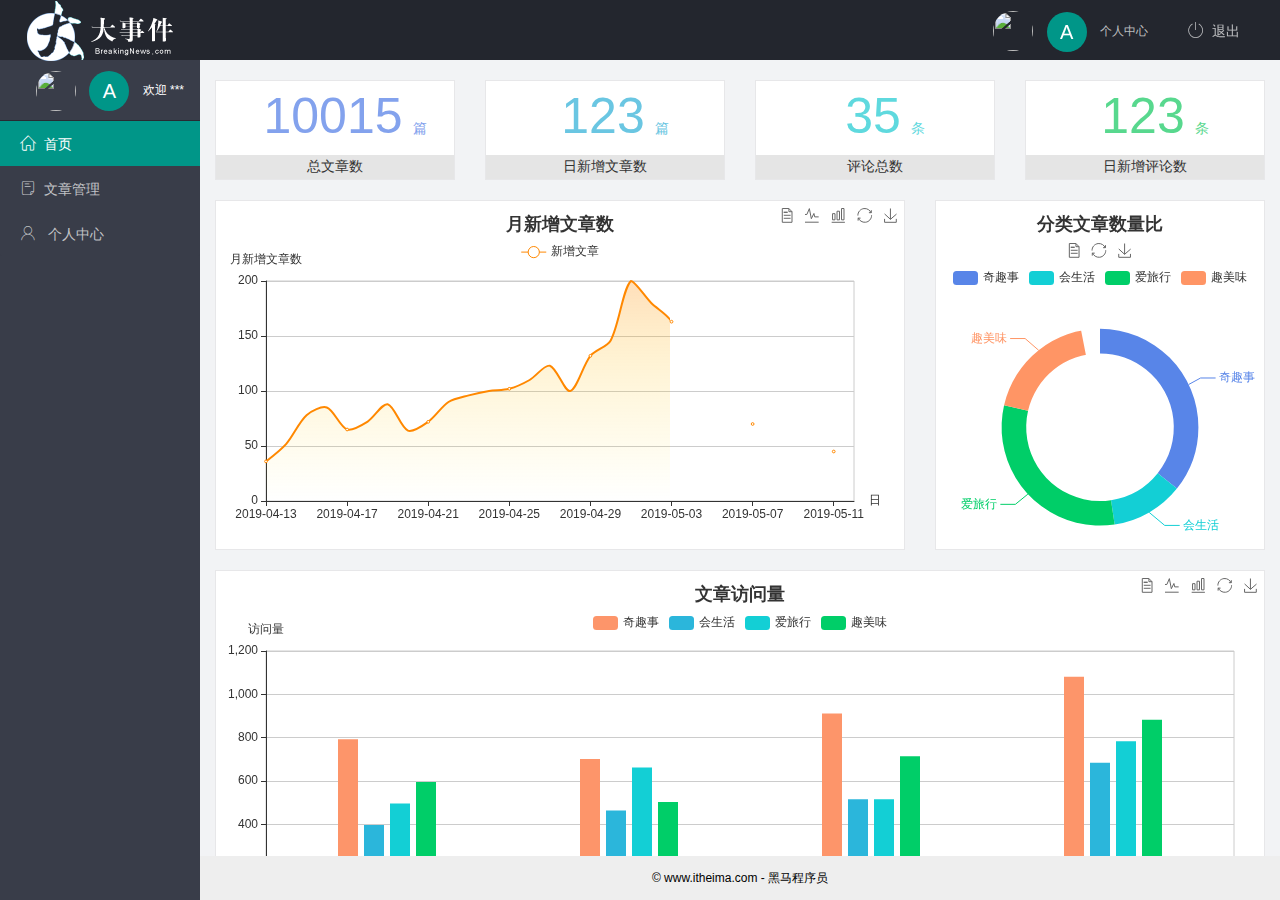
==== commit f6ba10d3: "完成index页面" ====
--- a/index.html
+++ b/index.html
@@ -8,6 +8,10 @@
     <link rel="stylesheet" href="./assets/lib/layui/css/layui.css">
     <link rel="stylesheet" href="./assets/fonts/iconfont.css">
     <link rel="stylesheet" href="./assets/css/index.css">
+    <script src="./assets/lib/jquery.js"></script>
+    <script src="./assets/js/baseApi.js"></script>
+    <script src="./assets/js/index.js"></script>
+    <script src="./assets/lib/layui/layui.all.js"></script>
 </head>
 
 <body class="layui-layout-body">
@@ -32,7 +36,7 @@
                     </dl>
                 </li>
                 <li class="layui-nav-item">
-                    <a href=""><span class="iconfont icon-tuichu"></span>退出</a></li>
+                    <a href="" id="btnLogout"><span class="iconfont icon-tuichu"></span>退出</a></li>
             </ul>
         </div>
 
@@ -79,7 +83,7 @@
             © www.itheima.com - 黑马程序员
         </div>
     </div>
-    <script src="./assets/lib/layui/layui.all.js"></script>
+
 </body>
 
 </html>